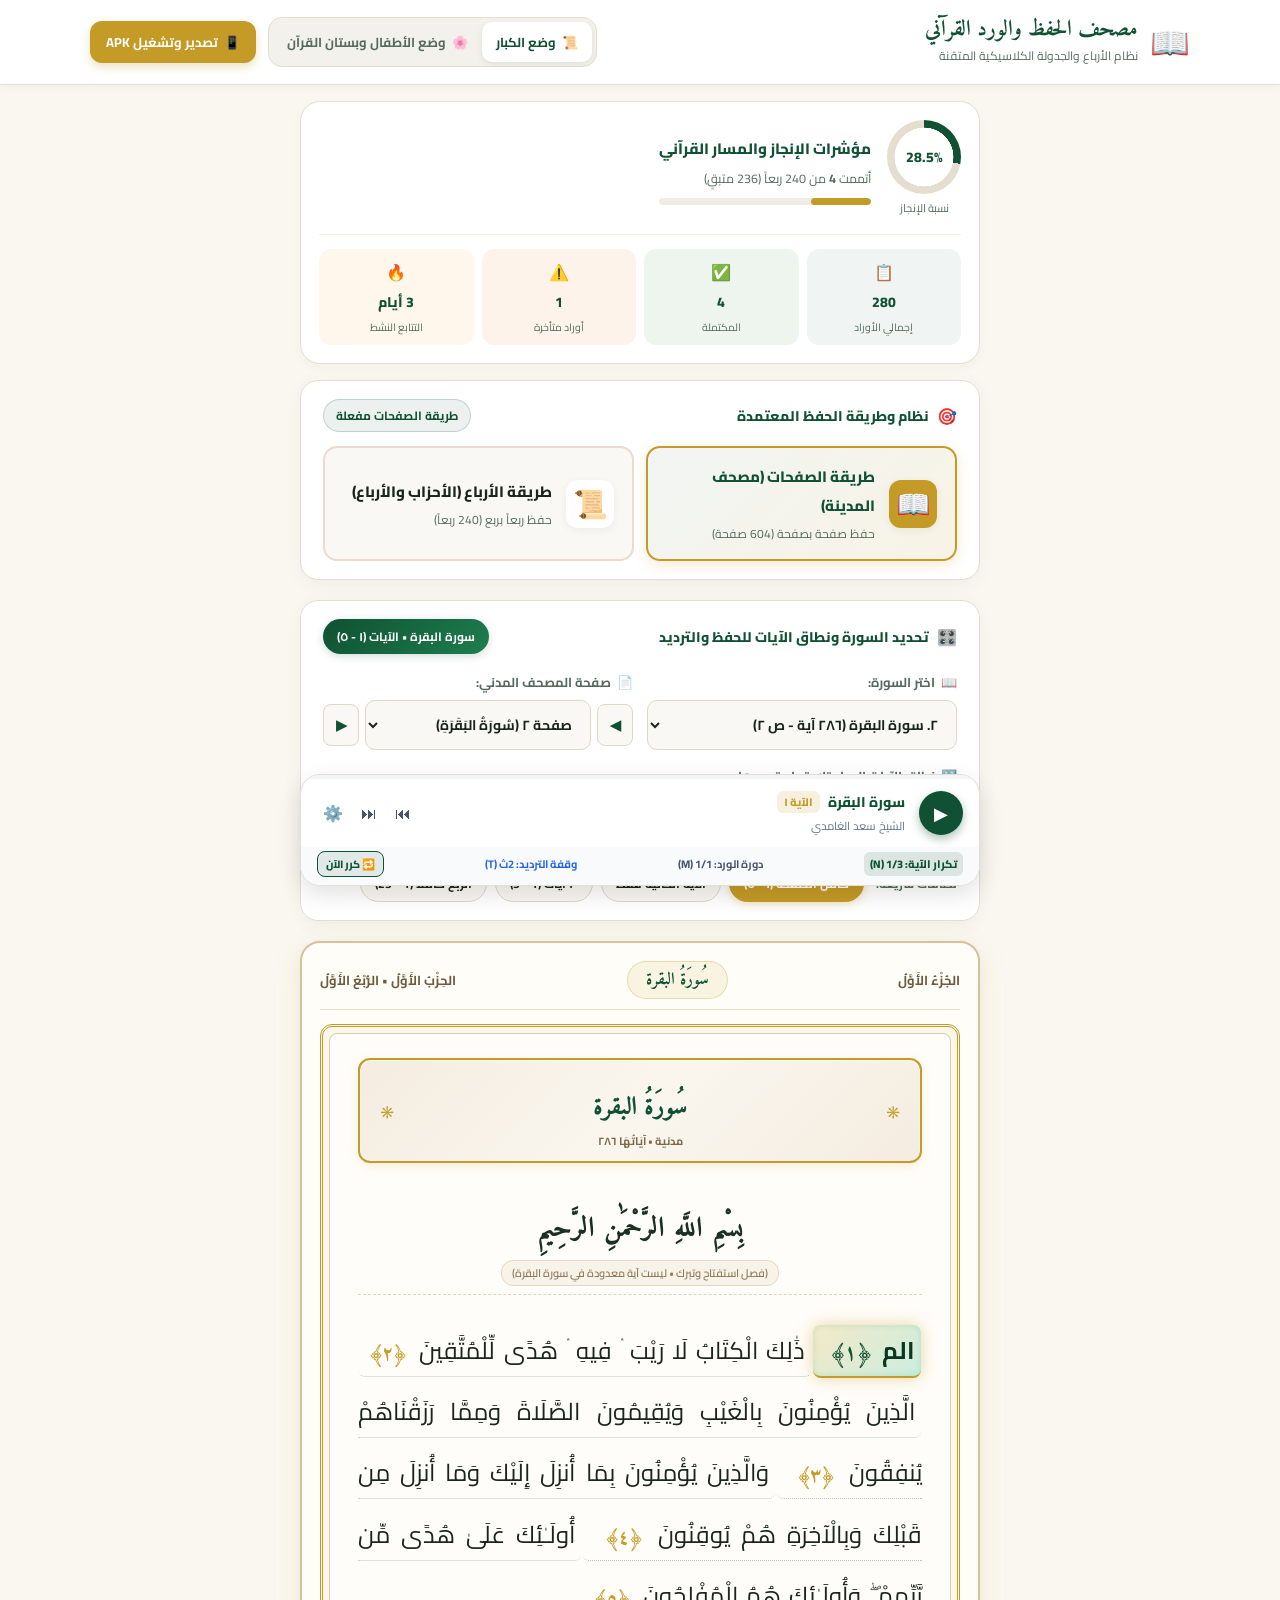
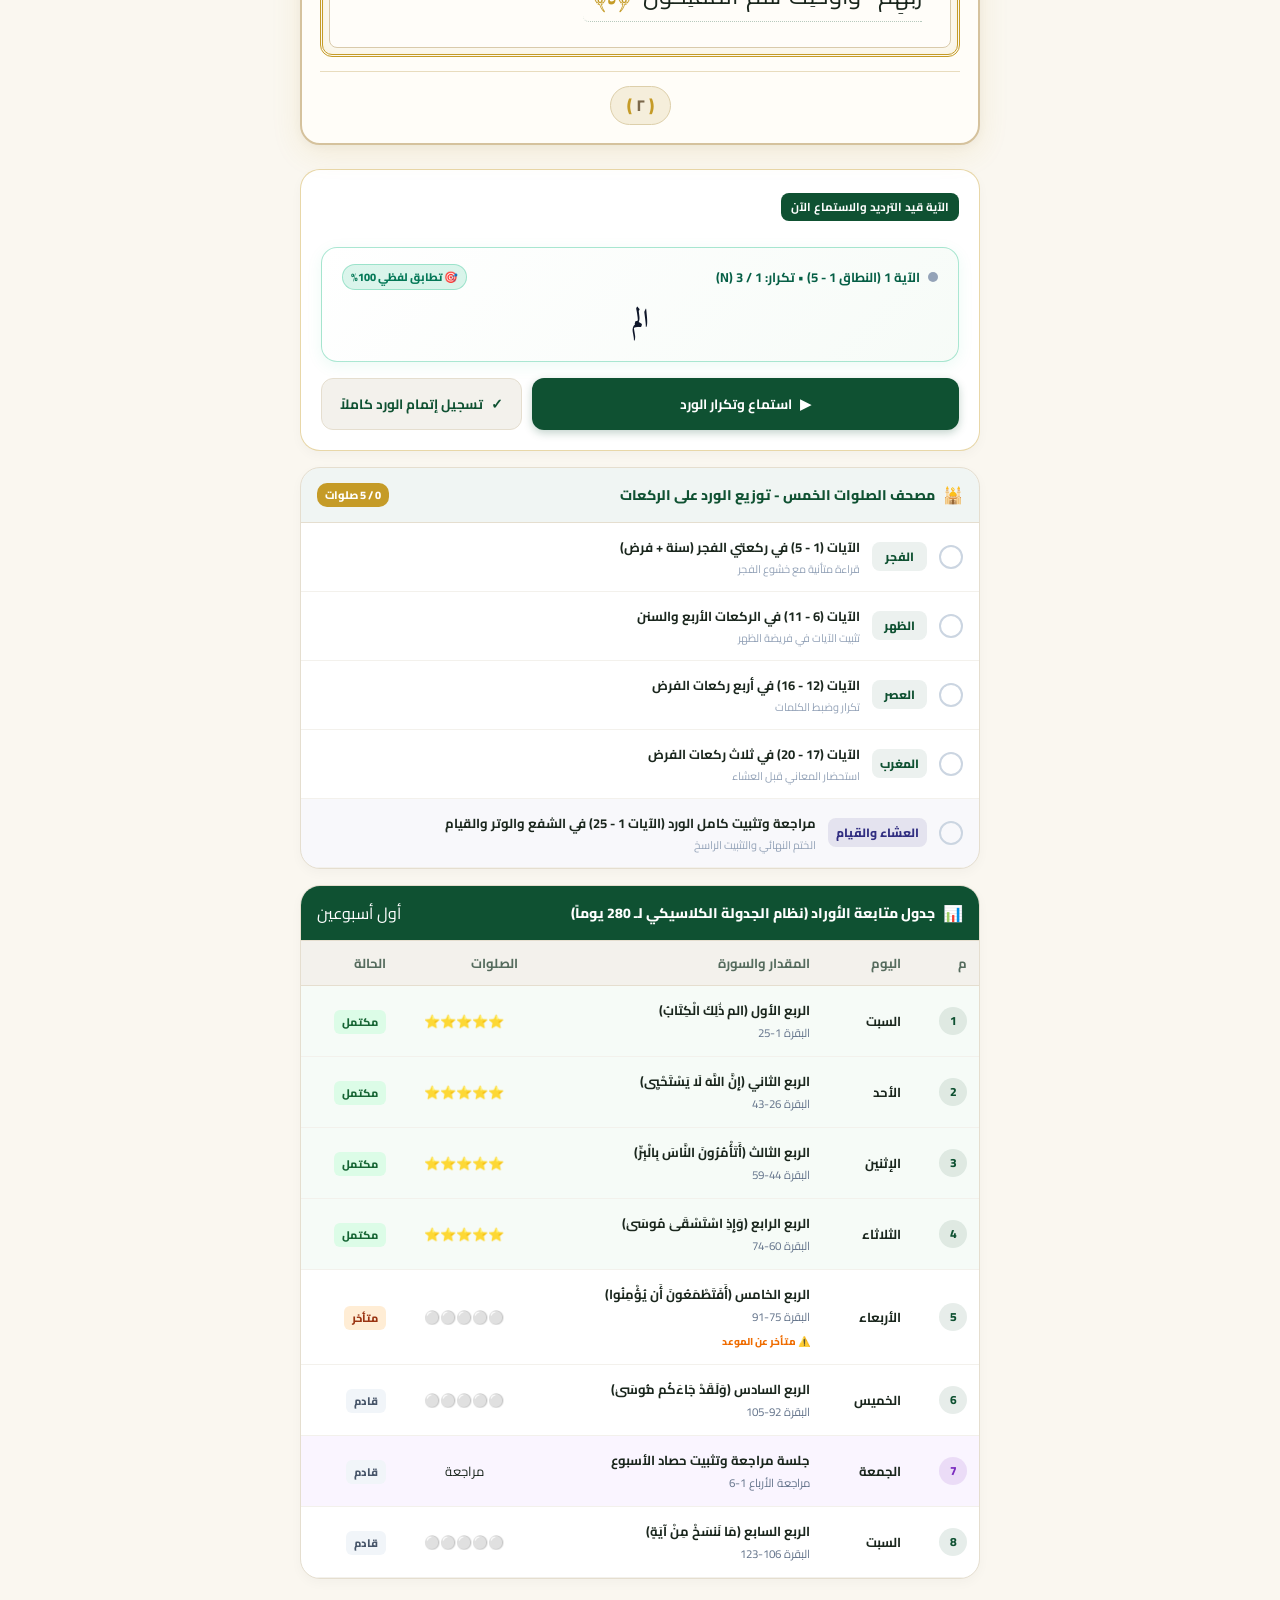
==== preview/index.html @ b2e47585 "Initial commit: Quran Memorization App with Madani Mushaf, Memorization Modes, Fixed Audio Reciters," ====
<!DOCTYPE html>
<html lang="ar" dir="rtl">
<head>
  <meta charset="UTF-8">
  <meta name="viewport" content="width=device-width, initial-scale=1.0">
  <title>مصحف الحفظ والورد القرآني - محاكي التطبيق التفاعلي</title>
  <!-- Google Fonts: Amiri, Amiri Quran, Cairo -->
  <link rel="preconnect" href="https://fonts.googleapis.com">
  <link rel="preconnect" href="https://fonts.gstatic.com" crossorigin>
  <link href="https://fonts.googleapis.com/css2?family=Amiri+Quran&family=Amiri:ital,wght@0,400;0,700;1,400&family=Cairo:wght@400;600;700;800;900&display=swap" rel="stylesheet">
  <link rel="stylesheet" href="style.css">
</head>
<body class="adult-theme">
  <!-- Top Navigation Bar -->
  <header class="app-header">
    <div class="header-container">
      <div class="app-title-area">
        <span class="logo-icon">📖</span>
        <div>
          <h1 id="app-heading">مصحف الحفظ والورد القرآني</h1>
          <p class="subtitle" id="app-subheading">نظام الأرباع والجدولة الكلاسيكية المتقنة</p>
        </div>
      </div>

      <!-- Mode & Profile Switcher Toolbar -->
      <div class="header-actions">
        <!-- Dual Mode Switcher -->
        <div class="mode-toggle-group">
          <button id="btn-mode-adult" class="mode-btn active" onclick="switchTheme('adult')">
            <span class="mode-icon">📜</span>
            <span>وضع الكبار</span>
          </button>
          <button id="btn-mode-kids" class="mode-btn" onclick="switchTheme('kids')">
            <span class="mode-icon">🌸</span>
            <span>وضع الأطفال وبستان القرآن</span>
          </button>
        </div>

        <!-- Export APK Button -->
        <button class="export-apk-btn" onclick="openApkModal()">
          <span>📱</span>
          <span>تصدير وتشغيل APK</span>
        </button>
      </div>
    </div>
  </header>

  <!-- Main Simulator Container -->
  <main class="main-layout">
    <div class="device-wrapper">
      
      <!-- ==================== ADULT MODE VIEW ==================== -->
      <section id="adult-view" class="view-section active">
        <!-- Analytics Dashboard Header -->
        <div class="analytics-card">
          <div class="analytics-row">
            <div class="circular-progress-wrap">
              <div class="circular-progress" style="--p: 28;">
                <span class="progress-val">28.5%</span>
              </div>
              <span class="progress-lbl">نسبة الإنجاز</span>
            </div>
            <div class="analytics-summary">
              <h3>مؤشرات الإنجاز والمسار القرآني</h3>
              <p>أتممت <strong id="completed-quarters-count">4</strong> من 240 ربعاً (236 متبقٍ)</p>
              <div class="linear-bar">
                <div class="linear-bar-fill" style="width: 28.5%;"></div>
              </div>
            </div>
          </div>
          <div class="metrics-grid">
            <div class="metric-box">
              <span class="metric-icon">📋</span>
              <span class="metric-value">280</span>
              <span class="metric-title">إجمالي الأوراد</span>
            </div>
            <div class="metric-box success">
              <span class="metric-icon">✅</span>
              <span class="metric-value" id="metric-completed">4</span>
              <span class="metric-title">المكتملة</span>
            </div>
            <div class="metric-box warning" id="delayed-box" onclick="openCompensationModal()">
              <span class="metric-icon">⚠️</span>
              <span class="metric-value" id="metric-delayed">1</span>
              <span class="metric-title">أوراد متأخرة</span>
            </div>
            <div class="metric-box fire">
              <span class="metric-icon">🔥</span>
              <span class="metric-value">3 أيام</span>
              <span class="metric-title">التتابع النشط</span>
            </div>
          </div>
        </div>

        <!-- ==================== MEMORIZATION SYSTEM SELECTOR (الأرباع vs الصفحات) ==================== -->
        <div class="system-mode-card">
          <div class="system-mode-header">
            <div class="title-with-icon">
              <span>🎯</span>
              <h3>نظام وطريقة الحفظ المعتمدة</h3>
            </div>
            <span class="system-status-pill" id="system-status-pill">طريقة الصفحات مفعلة</span>
          </div>

          <div class="system-tabs-row">
            <button type="button" class="system-tab-btn active" id="tab-system-page" onclick="setMemorizationSystem('page')">
              <div class="tab-badge-icon">📖</div>
              <div class="tab-text-wrap">
                <span class="tab-main-title">طريقة الصفحات (مصحف المدينة)</span>
                <span class="tab-sub-title">حفظ صفحة بصفحة (604 صفحة)</span>
              </div>
            </button>
            <button type="button" class="system-tab-btn" id="tab-system-rub" onclick="setMemorizationSystem('rub')">
              <div class="tab-badge-icon">📜</div>
              <div class="tab-text-wrap">
                <span class="tab-main-title">طريقة الأرباع (الأحزاب والأرباع)</span>
                <span class="tab-sub-title">حفظ ربعاً بربع (240 ربعاً)</span>
              </div>
            </button>
          </div>
        </div>

        <!-- ==================== SURAH & AYAH RANGE CONTROLLER ==================== -->
        <div class="range-controller-card">
          <div class="controller-header">
            <div class="title-with-icon">
              <span>🎛️</span>
              <h3>تحديد السورة ونطاق الآيات للحفظ والترديد</h3>
            </div>
            <span class="range-indicator-pill" id="range-indicator-pill">سورة البقرة • الآيات (1 - 5)</span>
          </div>

          <div class="controller-controls-grid">
            <!-- Surah Selector -->
            <div class="controller-field">
              <label for="surah-select">
                <span>📖</span>
                <span>اختر السورة:</span>
              </label>
              <select id="surah-select" class="form-select range-select" onchange="onSurahSelectChange()">
                <!-- Populated dynamically via JS -->
              </select>
            </div>

            <!-- Page Selector (Visible in Page Mode) -->
            <div class="controller-field" id="page-selector-group">
              <label for="page-select">
                <span>📄</span>
                <span>صفحة المصحف المدني:</span>
              </label>
              <div class="stepper-wrap">
                <button type="button" class="step-btn" onclick="stepMushafPage(-1)" title="الصفحة السابقة">◀</button>
                <select id="page-select" class="form-select range-select" onchange="onPageSelectChange()">
                  <!-- Populated dynamically via JS -->
                </select>
                <button type="button" class="step-btn" onclick="stepMushafPage(1)" title="الصفحة التالية">▶</button>
              </div>
            </div>

            <!-- Rub' Selector (Visible in Rub Mode) -->
            <div class="controller-field" id="rub-selector-group" style="display: none;">
              <label for="rub-select">
                <span>📜</span>
                <span>الربع من الحزب:</span>
              </label>
              <div class="stepper-wrap">
                <button type="button" class="step-btn" onclick="stepRubQuarter(-1)" title="الربع السابق">◀</button>
                <select id="rub-select" class="form-select range-select" onchange="onRubSelectChange()">
                  <!-- Populated dynamically via JS -->
                </select>
                <button type="button" class="step-btn" onclick="stepRubQuarter(1)" title="الربع التالي">▶</button>
              </div>
            </div>

            <!-- Ayah Range (From - To) -->
            <div class="controller-field range-span-field">
              <label>
                <span>🔢</span>
                <span>نطاق الآيات المراد تلاوتها وترديدها:</span>
              </label>
              <div class="range-inputs-container">
                <div class="num-box">
                  <span class="box-label">من آية:</span>
                  <input type="number" id="input-range-from" class="range-input" min="1" max="286" value="1" onchange="onManualRangeChange()">
                </div>
                <span class="range-separator">⬅️</span>
                <div class="num-box">
                  <span class="box-label">إلى آية:</span>
                  <input type="number" id="input-range-to" class="range-input" min="1" max="286" value="5" onchange="onManualRangeChange()">
                </div>
                <button type="button" class="apply-range-button" onclick="applyCustomRange()">
                  <span>تطبيق النطاق</span>
                  <span>✓</span>
                </button>
              </div>
            </div>
          </div>

          <!-- Quick Range Presets Chips -->
          <div class="quick-presets-chips">
            <span class="chips-title">نطاقات سريعة:</span>
            <button type="button" class="range-chip active" id="chip-full-page" onclick="setRangePreset('page')">كامل الصفحة (1 - 5)</button>
            <button type="button" class="range-chip" id="chip-single-ayah" onclick="setRangePreset('single')">الآية الحالية فقط</button>
            <button type="button" class="range-chip" id="chip-three-ayahs" onclick="setRangePreset('three')">٣ آيات (1 - 3)</button>
            <button type="button" class="range-chip" id="chip-rub-portion" onclick="setRangePreset('rub')">الربع كاملاً (1 - 25)</button>
          </div>
        </div>

        <!-- ==================== MADANI MUSHAF PAGE DISPLAY (صفحة المصحف المدني كاملة) ==================== -->
        <div class="madani-mushaf-card" id="madani-mushaf-card">
          <!-- Top Mushaf Header Ribbon -->
          <div class="mushaf-ribbon-bar">
            <div class="ribbon-box right" id="mushaf-ribbon-juz">الجُزْءُ الأَوَّلُ</div>
            <div class="ribbon-box center" id="mushaf-ribbon-surah">سُورَةُ البَقَرَةِ</div>
            <div class="ribbon-box left" id="mushaf-ribbon-hizb">الحِزْبُ الأَوَّلُ • الرُّبْعُ الأَوَّلُ</div>
          </div>

          <!-- Madani Mushaf Ornate Golden Frame -->
          <div class="mushaf-outer-border">
            <div class="mushaf-inner-border">
              
              <!-- Surah Plaque Header -->
              <div class="mushaf-surah-plaque" id="mushaf-surah-plaque">
                <span class="plaque-corner right">۞</span>
                <div class="plaque-center">
                  <span class="plaque-title" id="plaque-surah-title">سُورَةُ البَقَرَةِ</span>
                  <span class="plaque-desc" id="plaque-surah-desc">مَدَنِيَّةٌ • آيَاتُهَا ٢٨٦</span>
                </div>
                <span class="plaque-corner left">۞</span>
              </div>

              <!-- Sacred Basmalah Header (Strictly unnumbered, not counted as an Ayah for Al-Baqarah) -->
              <div class="mushaf-basmalah-plaque" id="mushaf-basmalah-plaque">
                <div class="basmalah-ornament">بِسْمِ اللَّهِ الرَّحْمَٰنِ الرَّحِيمِ</div>
                <span class="basmalah-caption">(فصل استفتاح وتبرك • ليست آية معدودة في سورة البقرة)</span>
              </div>

              <!-- Complete Mushaf Page Content with Dynamic Ayah Highlighting -->
              <div class="mushaf-verses-area" id="mushaf-verses-area">
                <!-- Dynamically populated with authentic Uthmanic verses -->
              </div>

            </div>
          </div>

          <!-- Bottom Page Indicator Ribbon -->
          <div class="mushaf-page-footer">
            <div class="page-number-ornament">
              <span class="ornament-bracket">﴿</span>
              <span id="mushaf-page-num">٢</span>
              <span class="ornament-bracket">﴾</span>
            </div>
          </div>
        </div>

        <!-- ==================== ACTIVE AYAH HIGHLIGHT & REPETITION STATUS ==================== -->
        <div class="spotlight-card">
          <div class="spotlight-tag">الآية قيد الترديد والاستماع الآن</div>
          <div class="active-ayah-box" id="active-ayah-box">
            <div class="ayah-repeat-indicator">
              <div style="display: flex; align-items: center; gap: 8px;">
                <span class="live-dot" id="live-dot"></span>
                <span id="live-repeat-state">الآية 1 من 5 • تكرار: 1 / 3</span>
              </div>
              <span class="sync-verified-pill" id="sync-verified-pill" title="تم التحقق الصوتي من مطابقة الكلمات المنطوقة مع النص المكتوب بدقة تامة">🎯 تطابق لفظي 100%</span>
            </div>
            <p class="live-ayah-text" id="active-portion-ayah-text">الم</p>
          </div>

          <!-- Play Portion Action -->
          <div class="spotlight-actions">
            <button class="primary-btn" id="spotlight-play-btn" onclick="togglePlayAudio()">
              <span id="play-btn-icon">▶</span>
              <span id="play-btn-text">تشغيل الاستماع والترديد بالنطاق المحدد</span>
            </button>
            <button class="secondary-btn" onclick="toggleTaskCompletion()">
              <span id="check-btn-icon">✓</span>
              <span id="check-btn-text">تسجيل إتمام الورد كاملاً</span>
            </button>
          </div>
        </div>

        <!-- Five-Prayer Allocation Planner (مصحف الصلوات الخمس) -->
        <div class="prayer-planner-card">
          <div class="card-header">
            <div class="title-with-icon">
              <span>🕌</span>
              <h3>مصحف الصلوات الخمس - توزيع الورد على الركعات</h3>
            </div>
            <span class="prayer-badge" id="prayer-badge-text">0 / 5 صلوات</span>
          </div>
          <div class="prayers-list">
            <div class="prayer-item" onclick="togglePrayer(0)">
              <div class="checkbox" id="prayer-chk-0"></div>
              <div class="prayer-name-tag">الفجر</div>
              <div class="prayer-detail">
                <span class="portion-text">الآيات (1 - 5) في ركعتي الفجر (سنة + فرض)</span>
                <span class="rakah-note">قراءة متأنية مع خشوع الفجر</span>
              </div>
            </div>
            <div class="prayer-item" onclick="togglePrayer(1)">
              <div class="checkbox" id="prayer-chk-1"></div>
              <div class="prayer-name-tag">الظهر</div>
              <div class="prayer-detail">
                <span class="portion-text">الآيات (6 - 11) في الركعات الأربع والسنن</span>
                <span class="rakah-note">تثبيت الآيات في فريضة الظهر</span>
              </div>
            </div>
            <div class="prayer-item" onclick="togglePrayer(2)">
              <div class="checkbox" id="prayer-chk-2"></div>
              <div class="prayer-name-tag">العصر</div>
              <div class="prayer-detail">
                <span class="portion-text">الآيات (12 - 16) في أربع ركعات الفرض</span>
                <span class="rakah-note">تكرار وضبط الكلمات</span>
              </div>
            </div>
            <div class="prayer-item" onclick="togglePrayer(3)">
              <div class="checkbox" id="prayer-chk-3"></div>
              <div class="prayer-name-tag">المغرب</div>
              <div class="prayer-detail">
                <span class="portion-text">الآيات (17 - 20) في ثلاث ركعات الفرض</span>
                <span class="rakah-note">استحضار المعاني قبل العشاء</span>
              </div>
            </div>
            <div class="prayer-item isha-item" onclick="togglePrayer(4)">
              <div class="checkbox" id="prayer-chk-4"></div>
              <div class="prayer-name-tag isha">العشاء والقيام</div>
              <div class="prayer-detail">
                <span class="portion-text">مراجعة وتثبيت كامل الورد (الآيات 1 - 25) في الشفع والوتر والقيام</span>
                <span class="rakah-note">الختم النهائي والتثبيت الراسخ</span>
              </div>
            </div>
          </div>
        </div>

        <!-- Classical Tabular Paper Tracker -->
        <div class="table-tracker-card">
          <div class="card-header green-header">
            <div class="title-with-icon">
              <span>📊</span>
              <h3>جدول متابعة الأوراد (نظام الجدولة الكلاسيكي لـ 280 يوماً)</h3>
            </div>
            <span class="count-tag">أول أسبوعين</span>
          </div>
          <div class="table-wrapper">
            <table class="schedule-table">
              <thead>
                <tr>
                  <th>م</th>
                  <th>اليوم</th>
                  <th>المقدار والسورة</th>
                  <th>الصلوات</th>
                  <th>الحالة</th>
                </tr>
              </thead>
              <tbody id="schedule-tbody">
                <!-- Injected via JavaScript -->
              </tbody>
            </table>
          </div>
        </div>
      </section>

      <!-- ==================== KIDS GAMIFIED VIEW ==================== -->
      <section id="kids-view" class="view-section">
        <!-- Interactive Character Chooser & Custom Name Input -->
        <div class="character-chooser-card">
          <div class="character-chooser-title">
            <span>🎭</span>
            <span>اختر شخصيتك المفضلة أو اكتب اسمك بنفسك:</span>
          </div>
          <div class="character-chips-row">
            <button type="button" class="char-chip active" id="chip-salem" onclick="selectKidsCharacter('سالم', '👦')">
              <span class="char-avatar">👦</span>
              <span class="char-name">سالم</span>
            </button>
            <button type="button" class="char-chip" id="chip-sarah" onclick="selectKidsCharacter('سارة', '👧')">
              <span class="char-avatar">👧</span>
              <span class="char-name">سارة</span>
            </button>
            <button type="button" class="char-chip" id="chip-aisha" onclick="selectKidsCharacter('عائشة', '🧕')">
              <span class="char-avatar">🧕</span>
              <span class="char-name">عائشة</span>
            </button>
            <button type="button" class="char-chip" id="chip-maryam" onclick="selectKidsCharacter('مريم', '🌸')">
              <span class="char-avatar">🌸</span>
              <span class="char-name">مريم</span>
            </button>
          </div>
          <div class="custom-name-row">
            <input type="text" id="custom-child-name-input" placeholder="اكتب اسمك يا بطل بنفسك هنا..." maxlength="25">
            <button type="button" class="btn-apply-name" onclick="applyCustomKidsName()">
              <span>تأكيد الاسم ✨</span>
            </button>
          </div>
        </div>

        <!-- Virtual Mascot Companion ("سالم" / "سارة" / "عائشة" / "مريم") -->
        <div class="mascot-card">
          <div class="mascot-avatar" id="mascot-avatar" onclick="mascotCheer()">
            <span id="mascot-emoji">👦</span>
          </div>
          <div class="mascot-bubble">
            <div class="mascot-header">
              <strong id="mascot-name">صديقك سالم</strong>
              <span class="voice-icon">🔊</span>
            </div>
            <p id="mascot-text">أهلاً بك يا بطل القرآن! هيا نسقي شجرة القرآن معاً بإنجاز ورد اليوم! 🌱</p>
          </div>
        </div>

        <!-- The Quran Garden (شجرة القرآن) -->
        <div class="garden-card">
          <div class="garden-header">
            <div class="stat-pill gold">
              <span>⭐</span>
              <span id="kids-stars">25 نجمة</span>
            </div>
            <div class="stat-pill sky">
              <span>💧</span>
              <span id="kids-water">7 قطرات</span>
            </div>
          </div>

          <div class="garden-stage-badge" id="garden-stage-title">
            المرحلة ٣: الغرسة النامية المتأصلة 🪴
          </div>

          <!-- Tree Graphic Container -->
          <div class="tree-canvas-wrap">
            <div class="tree-display stage-3" id="tree-display">
              <div class="tree-aura"></div>
              <div class="tree-canopy"></div>
              <div class="tree-trunk"></div>
              <div class="tree-soil"></div>
              <div class="fruits-container" id="fruits-container"></div>
            </div>
          </div>

          <!-- Water Action -->
          <button class="water-tree-btn" onclick="waterQuranTree()">
            <span>💧</span>
            <span>اسقِ شجرة القرآن بورد اليوم</span>
          </button>
        </div>

        <!-- Bubble Pop Quiz Launcher -->
        <div class="quiz-banner" onclick="openBubbleQuiz()">
          <div class="bubble-icon">🫧</div>
          <div class="quiz-info">
            <h4>تحدي فرقعة الفقاعات القرآني!</h4>
            <p>فرقع الفقاعة واكسب نجوماً ذهبية لبستانك</p>
          </div>
          <span class="arrow-icon">◀</span>
        </div>

        <!-- Today's Child Surah Card -->
        <div class="child-task-card">
          <div class="child-card-header">
            <span class="task-badge">ورد اليوم يا بطل 📖</span>
            <span class="stars-earned" id="kid-stars-earned">⭐⭐⭐</span>
          </div>
          <h3>سورة الإخلاص</h3>
          <p class="surah-ayahs">الآيات الكريمة من 1 إلى 4 • المصحف المعلم مع الأطفال</p>

          <!-- Interactive Ayah Display Showcase for Kids -->
          <div class="kid-ayah-showcase" id="kid-ayah-showcase">
            <div class="kid-ayah-pill-nav">
              <span class="kid-step-pill active" id="kid-step-1" onclick="jumpToKidAyah(1)">الآية ١</span>
              <span class="kid-step-pill" id="kid-step-2" onclick="jumpToKidAyah(2)">الآية ٢</span>
              <span class="kid-step-pill" id="kid-step-3" onclick="jumpToKidAyah(3)">الآية ٣</span>
              <span class="kid-step-pill" id="kid-step-4" onclick="jumpToKidAyah(4)">الآية ٤</span>
            </div>
            <div class="kid-ayah-text" id="kid-ayah-text">قُلْ هُوَ اللَّهُ أَحَدٌ ۝١</div>
            <div class="kid-reciter-indicator">
              <span class="pulse-dot"></span>
              <span id="kid-reciter-status-text">الشيخ المنشاوي يقرأ ويردد الأطفال</span>
            </div>
          </div>

          <button class="kid-listen-btn" id="kid-main-play-btn" onclick="playKidSurah()">
            <span>🎙️</span>
            <span id="kid-play-btn-text">استمع وردد مع الشيخ والأطفال</span>
          </button>
          <button class="kid-done-btn" onclick="completeKidTask()">
            <span>🌟</span>
            <span>أنا جاهز وحفظت الورد اليوم! ✓</span>
          </button>
        </div>

        <!-- Parental Reward Contract Card -->
        <div class="parental-reward-card">
          <div class="reward-header">
            <span class="reward-box-icon">🎁</span>
            <div>
              <h4>مجموعة تركيب روبوت أو ليغو</h4>
              <p>عقد مكافأة إتقان حفظ أول 8 أرباع بدون تأخير</p>
            </div>
          </div>
          <div class="milestone-progress">
            <div class="milestone-labels">
              <span>الهدف: حفظ 8 أرباع</span>
              <span>4 / 8</span>
            </div>
            <div class="milestone-bar">
              <div class="milestone-bar-fill" style="width: 50%;"></div>
            </div>
          </div>
          <button class="claim-reward-btn" onclick="claimParentalReward()">
            <span>🏆</span>
            <span>استلام الجائزة مع الوالدين</span>
          </button>
        </div>
      </section>

      <!-- ==================== PERSISTENT BOTTOM MINI PLAYER ==================== -->
      <footer class="mini-player" id="mini-player">
        <!-- Progress line -->
        <div class="player-progress-line">
          <div class="player-progress-fill" id="player-progress-fill" style="width: 0%;"></div>
        </div>

        <div class="player-main">
          <!-- Play / Pause Button -->
          <button class="play-circle-btn" id="main-play-btn" onclick="togglePlayAudio()">
            <span id="player-icon">▶</span>
          </button>

          <!-- Current Ayah & Reciter -->
          <div class="player-meta">
            <div class="meta-title">
              <span id="player-surah-name">سورة البقرة</span>
              <span class="ayah-pill" id="player-ayah-num">الآية 1</span>
            </div>
            <span class="reciter-name" id="player-reciter-name">محمود خليل الحصري (مرتل)</span>
          </div>

          <!-- Controls: Prev, Next, Settings -->
          <div class="player-controls">
            <button class="ctrl-btn" onclick="skipPrevAyah()" title="الآية السابقة">⏮</button>
            <button class="ctrl-btn" onclick="skipNextAyah()" title="الآية التالية">⏭</button>
            <button class="ctrl-btn" onclick="openAudioSettings()" title="إعدادات التكرار">⚙️</button>
          </div>
        </div>

        <!-- Repetition Status & Silent Interval Countdown -->
        <div class="player-subbar">
          <span class="rep-badge active-rep" id="rep-ayah-badge">تكرار الآية: 1/3 (N)</span>
          <span class="rep-badge" id="rep-range-badge">دورة الورد: 1/1 (M)</span>
          <span class="delay-badge" id="delay-badge">وقفة الترديد: 2ث (T)</span>
          <button type="button" class="quick-rep-btn" onclick="repeatCurrentAyahNow()" title="إعادة تكرار هذه الآية فوراً">🔁 كرر الآن</button>
        </div>
      </footer>

    </div>
  </main>

  <!-- ==================== MODALS ==================== -->

  <!-- 1. Mutashabihat Comparison Modal -->
  <div id="modal-mutashabiha" class="modal-overlay" onclick="closeModals(event)">
    <div class="modal-card">
      <div class="modal-header">
        <div class="title-with-icon">
          <span>🔄</span>
          <h3>محرك المتشابهات اللفظية والضبط</h3>
        </div>
        <button class="close-modal-btn" onclick="closeAllModals()">✕</button>
      </div>
      <div class="modal-body">
        <div class="dual-card-wrap">
          <!-- Card 1 -->
          <div class="comparison-card card-1">
            <span class="pos-badge">الموضع الأول: سورة البقرة (الآية 48)</span>
            <p class="ayah-quran-text">
              وَاتَّقُوا يَوْمًا لَّا تَجْزِي نَفْسٌ عَن نَّفْسٍ شَيْئًا <mark class="diff-highlight">وَلَا يُقْبَلُ مِنْهَا شَفَاعَةٌ وَلَا يُؤْخَذُ مِنْهَا عَدْلٌ</mark> وَلَا هُمْ يُنصَرُونَ
            </p>
          </div>
          <!-- Card 2 -->
          <div class="comparison-card card-2">
            <span class="pos-badge gold">الموضع الثاني: سورة البقرة (الآية 123)</span>
            <p class="ayah-quran-text">
              وَاتَّقُوا يَوْمًا لَّا تَجْزِي نَفْسٌ عَن نَّفْسٍ شَيْئًا <mark class="diff-highlight gold">وَلَا يُقْبَلُ مِنْهَا عَدْلٌ وَلَا تَنفَعُهَا شَفَاعَةٌ</mark> وَلَا هُمْ يُنصَرُونَ
            </p>
          </div>
        </div>

        <div class="rule-box">
          <div class="rule-title">
            <span>💡</span>
            <strong>قاعدة الضبط والربط للحفظ المتقن:</strong>
          </div>
          <p>
            <strong>قاعدة الترتيب الهجائي والأسبقية:</strong> في الموضع الأول (48) قُدِّمت الشفاعة لأن الشين تسبق العين في الذكر، وتأخرت في الموضع الثاني (123)؛ ومع الشفاعة في الأول: (يُقْبَلُ) بالتذكير، وفي الثاني: (تَنفَعُهَا) بالتأنيث.
          </p>
        </div>
      </div>
      <div class="modal-footer">
        <button class="primary-btn" onclick="closeAllModals()">فهمت الفرق وسأثبته في ورِدي ✓</button>
      </div>
    </div>
  </div>

  <!-- 2. Smart Delay Compensation Modal -->
  <div id="modal-compensation" class="modal-overlay" onclick="closeModals(event)">
    <div class="modal-card">
      <div class="modal-header">
        <div class="title-with-icon">
          <span>🩹</span>
          <h3>خطة التعويض الذكي للأوراد المتأخرة</h3>
        </div>
        <button class="close-modal-btn" onclick="closeAllModals()">✕</button>
      </div>
      <div class="modal-body">
        <div class="info-alert">
          لديك ورد واحد متأخر من الأيام السابقة. الاستمرارية هي الأساس! اختر استراتيجية التعويض الأنسب لك:
        </div>
        <div class="strategy-options">
          <label class="strategy-option">
            <input type="radio" name="comp-strat" value="friday" checked>
            <div>
              <strong>1. التعويض المكثف في مراجعة الجمعة</strong>
              <p>إعادة جدولة الأوراد المتأخرة مباشرة في جلسة يوم الجمعة المخصصة للمراجعة دون تغيير تواريخ باقي الأسبوع.</p>
            </div>
          </label>
          <label class="strategy-option">
            <input type="radio" name="comp-strat" value="gradual">
            <div>
              <strong>2. التقسيم التدريجي الميسر (+0.5 ربع)</strong>
              <p>توزيع المقدار المتأخر كزيادة طفيفة (نصف ربع إضافي) مع الأوراد القادمة منعاً للإجهاد الذهني.</p>
            </div>
          </label>
          <label class="strategy-option">
            <input type="radio" name="comp-strat" value="shift">
            <div>
              <strong>3. إزاحة الجدول الزمني للأمام</strong>
              <p>ترحيل مواعيد الأوراد القادمة بمقدار عدد أيام التأخير تلقائياً للحفاظ على نفس وتيرة الحفظ الهادئة.</p>
            </div>
          </label>
        </div>
      </div>
      <div class="modal-footer">
        <button class="primary-btn" onclick="applyCompensationStrategy()">تطبيق استراتيجية التعويض</button>
      </div>
    </div>
  </div>

  <!-- 3. Audio & Nested Loop Settings Modal -->
  <div id="modal-audio-settings" class="modal-overlay" onclick="closeModals(event)">
    <div class="modal-card">
      <div class="modal-header">
        <div class="title-with-icon">
          <span>⚙️</span>
          <h3>إعدادات محرك الصوت والتكرار المتقدم</h3>
        </div>
        <button class="close-modal-btn" onclick="closeAllModals()">✕</button>
      </div>
      <div class="modal-body">
        <div class="form-group">
          <label for="riwayah-select" style="display: flex; align-items: center; gap: 6px; font-weight: 700;">
            <span>📖</span>
            <span>اختر الرواية / القراءة القرآنية:</span>
          </label>
          <select id="riwayah-select" class="form-select" onchange="onRiwayahChange()">
            <option value="hafs" selected>رواية حفص عن عاصم (الكوفي)</option>
            <option value="qaloon">رواية قالون عن نافع (المدني)</option>
            <option value="warsh">رواية ورش عن نافع (المدني)</option>
            <option value="hamzah">قراءة حمزة - رواية خلف عن حمزة</option>
            <option value="kisai">قراءة الكسائي - الدوري وأبو الحارث</option>
            <option value="soosi">قراءة أبي عمرو - السوسي بالإدغام الكبير</option>
          </select>
        </div>

        <div class="form-group">
          <label for="reciter-select" style="display: flex; align-items: center; gap: 6px; font-weight: 700;">
            <span>👳</span>
            <span id="reciter-select-label">الشيخ القارئ برواية (حفص عن عاصم):</span>
          </label>
          <select id="reciter-select" class="form-select" onchange="onReciterChange()">
            <!-- Dynamically populated via JS -->
          </select>
        </div>

        <div class="form-group">
          <div class="slider-header">
            <label>تكرار كل آية منفردة (N):</label>
            <span class="val-pill" id="val-rep-ayah">3 مرات</span>
          </div>
          <div class="quick-presets-row">
            <button type="button" class="preset-btn" id="preset-btn-1" onclick="setRepPreset(1)">1 مرة</button>
            <button type="button" class="preset-btn active" id="preset-btn-3" onclick="setRepPreset(3)">3 مرات (تثبيت)</button>
            <button type="button" class="preset-btn" id="preset-btn-5" onclick="setRepPreset(5)">5 مرات (إتقان)</button>
            <button type="button" class="preset-btn" id="preset-btn-7" onclick="setRepPreset(7)">7 مرات</button>
            <button type="button" class="preset-btn" id="preset-btn-10" onclick="setRepPreset(10)">10 مرات (رسوخ)</button>
          </div>
          <input type="range" id="slider-rep-ayah" min="1" max="20" value="3" oninput="updateSliders()">
        </div>

        <div class="form-group">
          <div class="slider-header">
            <label>تكرار كامل المقدار / الورد (M):</label>
            <span class="val-pill" id="val-rep-range">1 مرة</span>
          </div>
          <input type="range" id="slider-rep-range" min="1" max="10" value="1" oninput="updateSliders()">
        </div>

        <div class="form-group">
          <div class="slider-header">
            <label>وقفة صامتة للترديد الذهني والصوتي (T):</label>
            <span class="val-pill" id="val-delay">2 ثوانٍ</span>
          </div>
          <input type="range" id="slider-delay" min="0" max="15" value="2" oninput="updateSliders()">
        </div>

        <!-- Live Repetition Test Button -->
        <div class="test-rep-wrap">
          <button type="button" class="test-rep-trigger-btn" onclick="runLiveRepetitionDemo()">
            <span>⚡</span>
            <span>بدء تجربة التكرار فوراً (3 دورات مع وقفة الترديد)</span>
          </button>
        </div>
      </div>
      <div class="modal-footer">
        <button class="primary-btn" onclick="saveAudioSettings()">حفظ إعدادات التكرار وبدء الاستماع ✓</button>
      </div>
    </div>
  </div>

  <!-- 4. Gamified Bubble Pop Quiz Modal -->
  <div id="modal-bubble-quiz" class="modal-overlay" onclick="closeModals(event)">
    <div class="modal-card quiz-card">
      <div class="modal-header">
        <div class="title-with-icon">
          <span>🫧</span>
          <h3>تحدي فرقعة الفقاعات القرآني</h3>
        </div>
        <div class="quiz-score-badge" id="quiz-score">النقاط: 0</div>
      </div>
      <div class="modal-body">
        <div class="quiz-prompt-box">
          <p class="quiz-instruction">فرقع الفقاعة التي تكمل الآية الكريمة! 🎈</p>
          <h2 class="ayah-prompt" id="quiz-ayah-text">قُلْ أَعُوذُ بِرَبِّ .......</h2>
          <span class="surah-hint">سورة الفلق</span>
        </div>

        <!-- Floating Bubbles Area -->
        <div class="bubbles-arena" id="bubbles-arena">
          <!-- Injected via JS -->
        </div>

        <div id="quiz-feedback" class="quiz-feedback-box"></div>
      </div>
      <div class="modal-footer">
        <button class="secondary-btn" onclick="closeAllModals()">إغلاق التحدي</button>
      </div>
    </div>
  </div>

  <!-- 5. APK Export & Installation Guide Modal -->
  <div id="modal-apk" class="modal-overlay" onclick="closeModals(event)">
    <div class="modal-card">
      <div class="modal-header">
        <div class="title-with-icon">
          <span>📱</span>
          <h3>تصدير وتشغيل تطبيق القرآن (APK)</h3>
        </div>
        <button class="close-modal-btn" onclick="closeAllModals()">✕</button>
      </div>
      <div class="modal-body">
        <div class="apk-guide-intro">
          <p>
            تم إعداد بنية أندرويد الكاملة <strong>(AndroidManifest، build.gradle، MainActivity)</strong> وملف البناء التلقائي <strong>GitHub Actions</strong> في المشروع!
          </p>
        </div>

        <div class="guide-step">
          <div class="step-num">1</div>
          <div class="step-info">
            <strong>البناء المباشر عبر أمر Flutter (إذا كان متوفراً بجهازك):</strong>
            <code>flutter build apk --release</code>
            <p>سيتم توليد ملف APK مباشرة في مسار <code>build/app/outputs/flutter-apk/app-release.apk</code>.</p>
          </div>
        </div>

        <div class="guide-step">
          <div class="step-num">2</div>
          <div class="step-info">
            <strong>البناء السحابي التلقائي المجاني (CI/CD):</strong>
            <p>تم تضمين مسار <code>.github/workflows/build_apk.yml</code>. بمجرد رفع المشروع إلى GitHub، تقوم خوادم GitHub ببناء ملف APK وتوفير رابط تحميل مباشر ومجاني!</p>
          </div>
        </div>

        <div class="guide-step active-step">
          <div class="step-num">3</div>
          <div class="step-info">
            <strong>التجربة الفورية الآن:</strong>
            <p>يمكنك تجربة كامل خصائص التطبيق (الصوت المباشر من EveryAyah، التكرار N x M، شجرة القرآن، مسابقة الفقاعات، وتوزيع الصلوات) في هذا المحاكي التفاعلي مباشرة!</p>
          </div>
        </div>
      </div>
      <div class="modal-footer">
        <button class="primary-btn" onclick="closeAllModals()">فهمت، شكراً لك</button>
      </div>
    </div>
  </div>

  <!-- Audio Element for EveryAyah CDN -->
  <audio id="quran-audio" preload="auto"></audio>

  <script src="app.js"></script>
</body>
</html>
---- preview/style.css ----
:root {
  /* Adult Classical Palette */
  --emerald-primary: #0F5132;
  --emerald-light: #1E7E4E;
  --gold-accent: #C59B27;
  --gold-light: #E2B743;
  --parchment-bg: #FAF7F0;
  --card-bg: #FFFFFF;
  --text-primary: #1A261D;
  --text-secondary: #556B5D;
  --border-light: #E5DECF;
  --completed-green: #2E7D32;
  --missed-red: #C62828;
  --pending-orange: #EF6C00;

  /* Kids Gamified Palette */
  --kids-purple: #7B2CBF;
  --kids-sky: #00B4D8;
  --kids-orange: #FF9E00;
  --kids-green: #38B000;
  --kids-pink: #FF5D8F;
  --kids-soft-bg: #FDFBF7;
}

* {
  box-sizing: border-box;
  margin: 0;
  padding: 0;
  font-family: 'Cairo', sans-serif;
  -webkit-tap-highlight-color: transparent;
}

body {
  background-color: var(--parchment-bg);
  color: var(--text-primary);
  min-height: 100vh;
  display: flex;
  flex-direction: column;
  transition: background-color 0.3s ease;
}

/* Kids Mode Body Override */
body.kids-theme {
  background-color: var(--kids-soft-bg);
}

/* Header */
.app-header {
  background: #FFFFFF;
  border-bottom: 1px solid var(--border-light);
  box-shadow: 0 2px 10px rgba(0, 0, 0, 0.04);
  position: sticky;
  top: 0;
  z-index: 50;
  padding: 12px 20px;
}

body.kids-theme .app-header {
  border-bottom: 2px solid #F0E6FF;
  box-shadow: 0 4px 14px rgba(123, 44, 191, 0.08);
}

.header-container {
  max-width: 1100px;
  margin: 0 auto;
  display: flex;
  justify-content: space-between;
  align-items: center;
  flex-wrap: wrap;
  gap: 12px;
}

.app-title-area {
  display: flex;
  align-items: center;
  gap: 12px;
}

.logo-icon {
  font-size: 32px;
}

.app-title-area h1 {
  font-family: 'Amiri', serif;
  font-size: 22px;
  font-weight: 700;
  color: var(--emerald-primary);
  line-height: 1.2;
}

body.kids-theme .app-title-area h1 {
  font-family: 'Cairo', sans-serif;
  color: var(--kids-purple);
  font-weight: 900;
}

.subtitle {
  font-size: 12px;
  color: var(--text-secondary);
}

.header-actions {
  display: flex;
  align-items: center;
  gap: 12px;
  flex-wrap: wrap;
}

.mode-toggle-group {
  display: flex;
  background: #F3F1EC;
  border-radius: 14px;
  padding: 4px;
  border: 1px solid var(--border-light);
}

body.kids-theme .mode-toggle-group {
  background: #F4ECFF;
  border-color: #E2D4F0;
}

.mode-btn {
  border: none;
  background: transparent;
  padding: 8px 14px;
  border-radius: 10px;
  font-size: 13px;
  font-weight: 700;
  color: var(--text-secondary);
  cursor: pointer;
  display: flex;
  align-items: center;
  gap: 6px;
  transition: all 0.25s ease;
}

.mode-btn.active {
  background: #FFFFFF;
  color: var(--emerald-primary);
  box-shadow: 0 2px 6px rgba(0, 0, 0, 0.08);
}

body.kids-theme .mode-btn.active {
  color: var(--kids-purple);
}

.export-apk-btn {
  background: var(--gold-accent);
  color: #FFFFFF;
  border: none;
  padding: 9px 16px;
  border-radius: 12px;
  font-size: 13px;
  font-weight: 700;
  cursor: pointer;
  display: flex;
  align-items: center;
  gap: 6px;
  box-shadow: 0 4px 10px rgba(197, 155, 39, 0.3);
  transition: transform 0.15s ease;
}

.export-apk-btn:hover {
  transform: translateY(-1px);
}

/* Layout */
.main-layout {
  flex: 1;
  display: flex;
  justify-content: center;
  padding: 16px 12px 140px;
}

.device-wrapper {
  width: 100%;
  max-width: 680px;
}

/* View Sections */
.view-section {
  display: none;
  animation: fadeIn 0.3s ease;
}

.view-section.active {
  display: block;
}

@keyframes fadeIn {
  from { opacity: 0; transform: translateY(6px); }
  to { opacity: 1; transform: translateY(0); }
}

/* Cards Common */
.analytics-card, .spotlight-card, .prayer-planner-card, .table-tracker-card,
.mascot-card, .garden-card, .quiz-banner, .child-task-card, .parental-reward-card {
  background: #FFFFFF;
  border-radius: 20px;
  border: 1px solid var(--border-light);
  box-shadow: 0 4px 12px rgba(0, 0, 0, 0.03);
  margin-bottom: 16px;
  overflow: hidden;
}

/* Analytics Card */
.analytics-card {
  padding: 18px;
}

.analytics-row {
  display: flex;
  align-items: center;
  gap: 16px;
  margin-bottom: 16px;
}

.circular-progress-wrap {
  display: flex;
  flex-direction: column;
  align-items: center;
  gap: 4px;
}

.circular-progress {
  width: 74px;
  height: 74px;
  border-radius: 50%;
  background: radial-gradient(closest-side, white 79%, transparent 80% 100%),
              conic-gradient(var(--emerald-primary) calc(var(--p) * 1%), #E5DECF 0);
  display: flex;
  align-items: center;
  justify-content: center;
}

.progress-val {
  font-size: 14px;
  font-weight: 800;
  color: var(--emerald-primary);
}

.progress-lbl {
  font-size: 11px;
  color: var(--text-secondary);
}

.analytics-summary h3 {
  font-size: 15px;
  font-weight: 800;
  color: var(--emerald-primary);
  margin-bottom: 4px;
}

.analytics-summary p {
  font-size: 12.5px;
  color: var(--text-secondary);
  margin-bottom: 8px;
}

.linear-bar {
  height: 7px;
  background: #F0EDE6;
  border-radius: 6px;
  overflow: hidden;
}

.linear-bar-fill {
  height: 100%;
  background: var(--gold-accent);
  border-radius: 6px;
}

.metrics-grid {
  display: grid;
  grid-template-columns: repeat(4, 1fr);
  gap: 8px;
  border-top: 1px solid #F3F1EC;
  padding-top: 14px;
}

.metric-box {
  background: rgba(15, 81, 50, 0.06);
  border-radius: 12px;
  padding: 8px 4px;
  text-align: center;
  display: flex;
  flex-direction: column;
  align-items: center;
  gap: 2px;
}

.metric-box.success { background: rgba(46, 125, 50, 0.08); }
.metric-box.warning { background: rgba(239, 108, 0, 0.08); cursor: pointer; }
.metric-box.fire { background: rgba(255, 158, 0, 0.08); }

.metric-value {
  font-size: 14px;
  font-weight: 800;
  color: var(--emerald-primary);
}

.metric-title {
  font-size: 10.5px;
  color: var(--text-secondary);
}

/* Spotlight Card */
.spotlight-card {
  padding: 20px;
  border: 1.5px solid rgba(197, 155, 39, 0.4);
}

.spotlight-tag {
  display: inline-block;
  background: var(--emerald-primary);
  color: white;
  padding: 3px 10px;
  border-radius: 8px;
  font-size: 11.5px;
  font-weight: 700;
  margin-bottom: 10px;
}

.spotlight-card h2 {
  font-family: 'Cairo', sans-serif;
  font-size: 16.5px;
  font-weight: 800;
  color: var(--emerald-primary);
  margin-bottom: 4px;
}

.surah-desc {
  font-family: 'Amiri', serif;
  font-size: 17px;
  font-weight: 700;
  color: var(--text-secondary);
  margin-bottom: 12px;
}

.mutashabiha-badge {
  background: rgba(197, 155, 39, 0.12);
  border: 1.2px solid var(--gold-accent);
  color: var(--emerald-primary);
  padding: 8px 12px;
  border-radius: 14px;
  font-size: 12.5px;
  font-weight: 700;
  display: inline-flex;
  align-items: center;
  gap: 8px;
  cursor: pointer;
  margin-bottom: 16px;
  transition: all 0.2s ease;
}

.mutashabiha-badge:hover {
  background: rgba(197, 155, 39, 0.22);
}

.spotlight-actions {
  display: flex;
  gap: 10px;
  flex-wrap: wrap;
}

.primary-btn {
  background: var(--emerald-primary);
  color: white;
  border: none;
  padding: 12px 18px;
  border-radius: 12px;
  font-size: 13.5px;
  font-weight: 700;
  cursor: pointer;
  display: flex;
  align-items: center;
  gap: 8px;
  flex: 1;
  justify-content: center;
  box-shadow: 0 3px 8px rgba(15, 81, 50, 0.25);
}

.secondary-btn {
  background: #F3F1EC;
  color: var(--emerald-primary);
  border: 1px solid var(--border-light);
  padding: 12px 18px;
  border-radius: 12px;
  font-size: 13.5px;
  font-weight: 700;
  cursor: pointer;
  display: flex;
  align-items: center;
  gap: 8px;
}

/* Prayer Planner Card */
.prayer-planner-card {
  padding: 0;
}

.card-header {
  padding: 12px 16px;
  background: rgba(15, 81, 50, 0.06);
  border-bottom: 1px solid var(--border-light);
  display: flex;
  justify-content: space-between;
  align-items: center;
}

.card-header.green-header {
  background: var(--emerald-primary);
  color: white;
}

.card-header.green-header h3 {
  color: white;
}

.title-with-icon {
  display: flex;
  align-items: center;
  gap: 8px;
}

.title-with-icon h3 {
  font-size: 14px;
  font-weight: 800;
  color: var(--emerald-primary);
}

.prayer-badge {
  background: var(--gold-accent);
  color: white;
  font-size: 11px;
  font-weight: 800;
  padding: 2px 8px;
  border-radius: 10px;
}

.prayers-list {
  display: flex;
  flex-direction: column;
}

.prayer-item {
  display: flex;
  align-items: center;
  gap: 12px;
  padding: 12px 16px;
  border-bottom: 1px solid #F3F1EC;
  cursor: pointer;
  transition: background 0.15s ease;
}

.prayer-item:hover {
  background: #FAF8F5;
}

.prayer-item.isha-item {
  background: rgba(49, 46, 129, 0.03);
}

.checkbox {
  width: 24px;
  height: 24px;
  border-radius: 50%;
  border: 2px solid #CBD5E1;
  display: flex;
  align-items: center;
  justify-content: center;
  transition: all 0.2s ease;
  flex-shrink: 0;
}

.prayer-item.done .checkbox {
  background: var(--completed-green);
  border-color: var(--completed-green);
}

.prayer-item.done .checkbox::after {
  content: '✓';
  color: white;
  font-size: 13px;
  font-weight: bold;
}

.prayer-item.done .portion-text {
  text-decoration: line-through;
  color: #94A3B8;
}

.prayer-name-tag {
  background: rgba(15, 81, 50, 0.08);
  color: var(--emerald-primary);
  font-size: 12px;
  font-weight: 800;
  padding: 3px 8px;
  border-radius: 8px;
  min-width: 55px;
  text-align: center;
}

.prayer-name-tag.isha {
  background: rgba(49, 46, 129, 0.1);
  color: #312E81;
}

.prayer-detail {
  display: flex;
  flex-direction: column;
}

.portion-text {
  font-size: 13px;
  font-weight: 700;
}

.rakah-note {
  font-size: 11px;
  color: #94A3B8;
}

/* Table Tracker */
.table-wrapper {
  overflow-x: auto;
}

.schedule-table {
  width: 100%;
  border-collapse: collapse;
  font-size: 13px;
}

.schedule-table th {
  background: #F3F1EC;
  padding: 10px 12px;
  text-align: right;
  font-weight: 700;
  color: var(--text-secondary);
  border-bottom: 1px solid var(--border-light);
}

.schedule-table td {
  padding: 12px;
  border-bottom: 1px solid #F3F1EC;
}

.schedule-table tr.friday-row {
  background: #FAF5FF;
}

.schedule-table tr.completed-row {
  background: #F6FBF7;
}

.day-badge {
  display: inline-block;
  width: 28px;
  height: 28px;
  line-height: 28px;
  text-align: center;
  border-radius: 50%;
  background: rgba(15, 81, 50, 0.1);
  color: var(--emerald-primary);
  font-weight: 800;
  font-size: 12px;
}

.friday-badge {
  background: rgba(123, 44, 191, 0.12);
  color: var(--kids-purple);
}

/* ==================== KIDS GAMIFIED STYLES ==================== */
.character-chooser-card {
  background: #FFFFFF;
  border-radius: 20px;
  padding: 14px 16px;
  border: 1.5px solid #E2D4F0;
  box-shadow: 0 4px 14px rgba(123, 44, 191, 0.07);
  display: flex;
  flex-direction: column;
  gap: 10px;
  margin-bottom: 14px;
}

.character-chooser-title {
  display: flex;
  align-items: center;
  gap: 8px;
  font-size: 13px;
  font-weight: 800;
  color: var(--kids-purple);
}

.character-chips-row {
  display: flex;
  gap: 10px;
  flex-wrap: wrap;
}

.char-chip {
  background: #F8F5FC;
  border: 1.5px solid #DDD6FE;
  border-radius: 24px;
  padding: 6px 14px;
  display: inline-flex;
  align-items: center;
  gap: 8px;
  cursor: pointer;
  transition: all 0.2s ease;
  font-weight: 700;
  color: #4C1D95;
}

.char-chip:hover {
  transform: translateY(-2px);
  border-color: var(--kids-purple);
  background: #F3E8FF;
}

.char-chip.active {
  background: var(--kids-purple);
  color: #FFFFFF;
  border-color: var(--kids-purple);
  box-shadow: 0 4px 10px rgba(123, 44, 191, 0.28);
}

.char-avatar {
  font-size: 16px;
}

.char-name {
  font-size: 13px;
}

.custom-name-row {
  display: flex;
  gap: 8px;
  align-items: center;
}

.custom-name-row input {
  flex: 1;
  padding: 9px 14px;
  border: 1.5px solid #DDD6FE;
  border-radius: 12px;
  font-size: 12.5px;
  font-family: 'Cairo', sans-serif;
  color: #1F2937;
  background: #FAF7FD;
  outline: none;
  transition: border-color 0.2s ease;
}

.custom-name-row input:focus {
  border-color: var(--kids-purple);
  background: #FFFFFF;
}

.btn-apply-name {
  background: var(--kids-purple);
  color: #FFFFFF;
  border: none;
  padding: 9px 16px;
  border-radius: 12px;
  font-size: 12.5px;
  font-weight: 700;
  font-family: 'Cairo', sans-serif;
  cursor: pointer;
  transition: all 0.2s ease;
  white-space: nowrap;
}

.btn-apply-name:hover {
  background: #6D28D9;
  transform: translateY(-1px);
}

.mascot-card {
  padding: 16px;
  display: flex;
  align-items: flex-start;
  gap: 14px;
  border: 1.5px solid rgba(123, 44, 191, 0.2);
}

.mascot-avatar {
  width: 70px;
  height: 70px;
  border-radius: 50%;
  background: linear-gradient(135deg, var(--kids-orange), var(--kids-pink));
  display: flex;
  align-items: center;
  justify-content: center;
  font-size: 36px;
  box-shadow: 0 4px 12px rgba(255, 158, 0, 0.35);
  cursor: pointer;
  flex-shrink: 0;
  animation: bounce 2s infinite ease-in-out;
}

@keyframes bounce {
  0%, 100% { transform: translateY(0); }
  50% { transform: translateY(-6px); }
}

.mascot-bubble {
  flex: 1;
  background: #F7F3FF;
  border-radius: 18px 6px 18px 18px;
  padding: 12px 14px;
  border: 1.2px solid #E9D8FD;
}

.mascot-header {
  display: flex;
  justify-content: space-between;
  margin-bottom: 4px;
}

.mascot-header strong {
  font-size: 13.5px;
  color: var(--kids-purple);
}

.mascot-bubble p {
  font-size: 13px;
  font-weight: 600;
  color: #322A5E;
  line-height: 1.5;
}

/* Quran Garden Tree */
.garden-card {
  padding: 18px;
  border: 2px solid #C8E6C9;
  background: linear-gradient(180deg, #E8F5E9 0%, #FFFFFF 60%, #F1F8E9 100%);
  text-align: center;
}

.garden-header {
  display: flex;
  justify-content: space-between;
  margin-bottom: 12px;
}

.stat-pill {
  padding: 5px 12px;
  border-radius: 16px;
  font-size: 12.5px;
  font-weight: 800;
  display: flex;
  align-items: center;
  gap: 5px;
}

.stat-pill.gold {
  background: rgba(255, 183, 3, 0.2);
  color: #B45309;
  border: 1.2px solid #FFB703;
}

.stat-pill.sky {
  background: rgba(0, 180, 216, 0.18);
  color: #0369A1;
  border: 1.2px solid #00B4D8;
}

.garden-stage-badge {
  display: inline-block;
  background: #FFFFFF;
  padding: 6px 16px;
  border-radius: 20px;
  font-size: 13.5px;
  font-weight: 800;
  color: var(--kids-purple);
  box-shadow: 0 2px 6px rgba(0, 0, 0, 0.05);
  margin-bottom: 16px;
}

.tree-canvas-wrap {
  height: 180px;
  display: flex;
  align-items: center;
  justify-content: center;
  position: relative;
}

/* CSS-based Tree Graphics */
.tree-display {
  position: relative;
  width: 160px;
  height: 160px;
  display: flex;
  flex-direction: column;
  align-items: center;
  justify-content: flex-end;
}

.tree-canopy {
  width: 100px;
  height: 100px;
  background: #2E7D32;
  border-radius: 50%;
  box-shadow: 0 6px 16px rgba(46, 125, 50, 0.3);
  position: relative;
  z-index: 2;
  transition: all 0.4s ease;
}

.tree-trunk {
  width: 16px;
  height: 45px;
  background: #5D4037;
  border-radius: 4px;
  margin-top: -10px;
  z-index: 1;
}

.tree-soil {
  width: 120px;
  height: 14px;
  background: #8D6E63;
  border-radius: 50%;
  margin-top: -6px;
}

.water-tree-btn {
  background: var(--kids-sky);
  color: white;
  border: none;
  padding: 12px 24px;
  border-radius: 20px;
  font-size: 14.5px;
  font-weight: 800;
  cursor: pointer;
  display: inline-flex;
  align-items: center;
  gap: 8px;
  box-shadow: 0 4px 14px rgba(0, 180, 216, 0.4);
  margin-top: 14px;
  transition: transform 0.15s ease;
}

.water-tree-btn:hover {
  transform: scale(1.03);
}

/* Quiz Banner */
.quiz-banner {
  background: linear-gradient(135deg, var(--kids-orange), var(--kids-pink));
  color: white;
  padding: 16px 20px;
  border-radius: 24px;
  display: flex;
  align-items: center;
  gap: 14px;
  cursor: pointer;
  box-shadow: 0 6px 16px rgba(255, 158, 0, 0.35);
  transition: transform 0.2s ease;
}

.quiz-banner:hover {
  transform: translateY(-2px);
}

.bubble-icon {
  font-size: 30px;
}

.quiz-info h4 {
  font-size: 15px;
  font-weight: 900;
  margin-bottom: 2px;
}

.quiz-info p {
  font-size: 12px;
  opacity: 0.9;
}

.arrow-icon {
  margin-right: auto;
  font-size: 14px;
}

/* Child Task Card */
.child-task-card {
  padding: 20px;
  border: 2px solid #E2D4F0;
  text-align: center;
}

.child-card-header {
  display: flex;
  justify-content: space-between;
  margin-bottom: 12px;
}

.task-badge {
  background: var(--kids-sky);
  color: white;
  padding: 3px 10px;
  border-radius: 10px;
  font-size: 11.5px;
  font-weight: 800;
}

.child-task-card h3 {
  font-family: 'Amiri', serif;
  font-size: 24px;
  font-weight: 700;
  color: var(--kids-purple);
  margin-bottom: 4px;
}

.surah-ayahs {
  font-size: 13px;
  color: #64748B;
  margin-bottom: 16px;
}

.kid-listen-btn {
  background: var(--kids-purple);
  color: white;
  border: none;
  width: 100%;
  padding: 12px;
  border-radius: 16px;
  font-size: 14px;
  font-weight: 800;
  cursor: pointer;
  display: flex;
  align-items: center;
  justify-content: center;
  gap: 8px;
  margin-bottom: 8px;
}

.kid-done-btn {
  background: transparent;
  color: var(--kids-green);
  border: 2px solid var(--kids-green);
  width: 100%;
  padding: 10px;
  border-radius: 16px;
  font-size: 13.5px;
  font-weight: 800;
  cursor: pointer;
  display: flex;
  align-items: center;
  justify-content: center;
  gap: 8px;
}

/* Parental Reward Card */
.parental-reward-card {
  padding: 18px;
}

.reward-header {
  display: flex;
  align-items: center;
  gap: 12px;
  margin-bottom: 14px;
}

.reward-box-icon {
  font-size: 28px;
}

.reward-header h4 {
  font-size: 14.5px;
  font-weight: 800;
}

.reward-header p {
  font-size: 12px;
  color: #64748B;
}

.milestone-labels {
  display: flex;
  justify-content: space-between;
  font-size: 12px;
  font-weight: 700;
  color: var(--kids-purple);
  margin-bottom: 6px;
}

.milestone-bar {
  height: 8px;
  background: #F1F5F9;
  border-radius: 6px;
  overflow: hidden;
  margin-bottom: 14px;
}

.milestone-bar-fill {
  height: 100%;
  background: var(--kids-orange);
  border-radius: 6px;
}

.claim-reward-btn {
  background: var(--kids-orange);
  color: white;
  border: none;
  width: 100%;
  padding: 11px;
  border-radius: 14px;
  font-size: 13.5px;
  font-weight: 800;
  cursor: pointer;
  display: flex;
  align-items: center;
  justify-content: center;
  gap: 6px;
}

/* ==================== BOTTOM MINI PLAYER ==================== */
.mini-player {
  position: fixed;
  bottom: 14px;
  left: 50%;
  transform: translateX(-50%);
  width: calc(100% - 24px);
  max-width: 680px;
  background: #FFFFFF;
  border-radius: 20px;
  border: 1px solid var(--border-light);
  box-shadow: 0 8px 24px rgba(0, 0, 0, 0.12);
  z-index: 100;
  overflow: hidden;
}

body.kids-theme .mini-player {
  border: 2px solid #E2D4F0;
  border-radius: 26px;
}

.player-progress-line {
  height: 4px;
  background: #F1F5F9;
}

.player-progress-fill {
  height: 100%;
  background: var(--gold-accent);
  transition: width 0.2s linear;
}

body.kids-theme .player-progress-fill {
  background: var(--kids-orange);
}

.player-main {
  padding: 10px 16px;
  display: flex;
  align-items: center;
  gap: 14px;
}

.play-circle-btn {
  width: 44px;
  height: 44px;
  border-radius: 50%;
  background: var(--emerald-primary);
  color: white;
  border: none;
  font-size: 18px;
  cursor: pointer;
  display: flex;
  align-items: center;
  justify-content: center;
  box-shadow: 0 4px 10px rgba(15, 81, 50, 0.35);
  flex-shrink: 0;
}

body.kids-theme .play-circle-btn {
  background: var(--kids-purple);
  box-shadow: 0 4px 10px rgba(123, 44, 191, 0.35);
}

.player-meta {
  flex: 1;
  display: flex;
  flex-direction: column;
}

.meta-title {
  display: flex;
  align-items: center;
  gap: 8px;
}

.meta-title span:first-child {
  font-size: 14px;
  font-weight: 800;
  color: var(--emerald-primary);
}

body.kids-theme .meta-title span:first-child {
  color: var(--kids-purple);
}

.ayah-pill {
  background: rgba(197, 155, 39, 0.15);
  color: var(--gold-accent);
  font-size: 11px;
  font-weight: 800;
  padding: 1px 7px;
  border-radius: 6px;
}

body.kids-theme .ayah-pill {
  background: rgba(255, 158, 0, 0.15);
  color: var(--kids-orange);
}

.reciter-name {
  font-size: 11.5px;
  color: #64748B;
}

.player-controls {
  display: flex;
  gap: 6px;
}

.ctrl-btn {
  background: transparent;
  border: none;
  font-size: 16px;
  cursor: pointer;
  padding: 6px;
  color: #475569;
  border-radius: 8px;
}

.ctrl-btn:hover {
  background: #F1F5F9;
}

.player-subbar {
  background: #F8FAFC;
  padding: 4px 16px 8px;
  display: flex;
  justify-content: space-between;
  align-items: center;
  font-size: 11px;
  font-weight: 700;
}

.rep-badge {
  color: #475569;
}

.rep-badge.active-rep {
  background: rgba(15, 81, 50, 0.12);
  color: var(--emerald-primary);
  padding: 2px 6px;
  border-radius: 6px;
  font-weight: 800;
}

.delay-badge {
  color: #2563EB;
}

.delay-badge.pulse {
  background: #FEE2E2;
  color: #DC2626;
  padding: 2px 6px;
  border-radius: 6px;
  animation: pulse-red 0.8s infinite;
}

@keyframes pulse-red {
  0%, 100% { transform: scale(1); }
  50% { transform: scale(1.08); font-weight: 900; }
}

.quick-rep-btn {
  background: rgba(15, 81, 50, 0.1);
  color: var(--emerald-primary);
  border: 1px solid var(--emerald-primary);
  border-radius: 8px;
  padding: 2px 8px;
  font-size: 10.5px;
  font-weight: 800;
  cursor: pointer;
  transition: all 0.15s ease;
}

.quick-rep-btn:hover {
  background: var(--emerald-primary);
  color: #FFFFFF;
}

/* Active Ayah Live Repetition Box */
.active-ayah-box {
  background: rgba(15, 81, 50, 0.05);
  border: 1.5px solid rgba(15, 81, 50, 0.2);
  border-radius: 16px;
  padding: 12px 16px;
  margin-bottom: 14px;
  transition: all 0.25s ease;
}

body.kids-theme .active-ayah-box {
  background: rgba(123, 44, 191, 0.05);
  border-color: rgba(123, 44, 191, 0.2);
}

.ayah-repeat-indicator {
  display: flex;
  align-items: center;
  gap: 8px;
  font-size: 12px;
  font-weight: 800;
  color: var(--emerald-primary);
  margin-bottom: 6px;
}

body.kids-theme .ayah-repeat-indicator {
  color: var(--kids-purple);
}

.live-dot {
  width: 8px;
  height: 8px;
  border-radius: 50%;
  background: #10B981;
  animation: pulse-green 1.5s infinite;
}

@keyframes pulse-green {
  0% { transform: scale(0.95); opacity: 0.8; }
  50% { transform: scale(1.3); opacity: 1; }
  100% { transform: scale(0.95); opacity: 0.8; }
}

.live-ayah-text {
  font-family: 'Amiri', serif;
  font-size: 20px;
  font-weight: 700;
  line-height: 1.8;
  color: var(--text-primary);
  text-align: center;
}

/* Quick Presets in Modal */
.quick-presets-row {
  display: flex;
  gap: 6px;
  flex-wrap: wrap;
  margin-top: 8px;
  margin-bottom: 8px;
}

.preset-btn {
  background: #F1F5F9;
  border: 1px solid #CBD5E1;
  border-radius: 12px;
  padding: 4px 10px;
  font-size: 11.5px;
  font-weight: 700;
  cursor: pointer;
  color: #334155;
  transition: all 0.15s ease;
}

.preset-btn:hover {
  background: #E2E8F0;
  border-color: #94A3B8;
}

.preset-btn.active {
  background: var(--emerald-primary);
  color: #FFFFFF;
  border-color: var(--emerald-primary);
  box-shadow: 0 2px 6px rgba(15, 81, 50, 0.25);
}

.test-rep-wrap {
  margin-top: 14px;
}

.test-rep-trigger-btn {
  background: linear-gradient(135deg, #059669, #10B981);
  color: white;
  border: none;
  width: 100%;
  padding: 10px 14px;
  border-radius: 12px;
  font-size: 13px;
  font-weight: 800;
  cursor: pointer;
  display: flex;
  align-items: center;
  justify-content: center;
  gap: 8px;
  box-shadow: 0 4px 12px rgba(16, 185, 129, 0.3);
  transition: transform 0.15s ease;
}

.test-rep-trigger-btn:hover {
  transform: translateY(-2px);
}

/* ==================== MODALS ==================== */
.modal-overlay {
  position: fixed;
  inset: 0;
  background: rgba(0, 0, 0, 0.5);
  backdrop-filter: blur(4px);
  z-index: 200;
  display: none;
  align-items: center;
  justify-content: center;
  padding: 16px;
}

.modal-overlay.open {
  display: flex;
}

.modal-card {
  background: #FFFFFF;
  border-radius: 24px;
  width: 100%;
  max-width: 580px;
  max-height: 90vh;
  overflow-y: auto;
  box-shadow: 0 12px 32px rgba(0, 0, 0, 0.2);
  display: flex;
  flex-direction: column;
}

.modal-header {
  padding: 16px 20px;
  border-bottom: 1px solid #E2E8F0;
  display: flex;
  justify-content: space-between;
  align-items: center;
}

.close-modal-btn {
  background: transparent;
  border: none;
  font-size: 18px;
  cursor: pointer;
  color: #94A3B8;
}

.modal-body {
  padding: 20px;
  flex: 1;
}

.modal-footer {
  padding: 14px 20px;
  border-top: 1px solid #E2E8F0;
}

/* Mutashabihat Dual Card */
.dual-card-wrap {
  display: flex;
  flex-direction: column;
  gap: 12px;
  margin-bottom: 16px;
}

.comparison-card {
  padding: 14px;
  border-radius: 14px;
  background: #F8FAF8;
  border: 1.2px solid rgba(15, 81, 50, 0.25);
}

.comparison-card.card-2 {
  background: #FFFDF7;
  border-color: rgba(197, 155, 39, 0.35);
}

.pos-badge {
  display: inline-block;
  background: var(--emerald-primary);
  color: white;
  padding: 2px 8px;
  border-radius: 6px;
  font-size: 11px;
  font-weight: 700;
  margin-bottom: 8px;
}

.pos-badge.gold {
  background: var(--gold-accent);
}

.ayah-quran-text {
  font-family: 'Amiri', serif;
  font-size: 18px;
  line-height: 1.9;
  text-align: center;
}

.diff-highlight {
  background: #FEF08A;
  padding: 1px 4px;
  border-radius: 4px;
  font-weight: bold;
}

.rule-box {
  background: #FFFBEB;
  border: 1.2px solid #FDE68A;
  padding: 14px;
  border-radius: 14px;
  font-size: 13px;
  color: #78350F;
  line-height: 1.6;
}

.rule-title {
  display: flex;
  align-items: center;
  gap: 6px;
  margin-bottom: 6px;
}

/* Strategy Options */
.strategy-options {
  display: flex;
  flex-direction: column;
  gap: 10px;
  margin-top: 12px;
}

.strategy-option {
  display: flex;
  gap: 12px;
  padding: 12px;
  border-radius: 12px;
  border: 1.5px solid #E2E8F0;
  cursor: pointer;
}

.strategy-option:has(input:checked) {
  border-color: var(--emerald-primary);
  background: rgba(15, 81, 50, 0.05);
}

.info-alert {
  background: #FFFBEB;
  border: 1px solid #FDE68A;
  padding: 12px;
  border-radius: 12px;
  font-size: 13px;
  color: #92400E;
}

/* Audio Form */
.form-group {
  margin-bottom: 16px;
}

.form-group label {
  display: block;
  font-size: 13px;
  font-weight: 700;
  margin-bottom: 6px;
}

.form-select {
  width: 100%;
  padding: 10px;
  border-radius: 10px;
  border: 1px solid #CBD5E1;
  font-size: 13px;
}

.slider-header {
  display: flex;
  justify-content: space-between;
  align-items: center;
}

.val-pill {
  background: #F1F5F9;
  padding: 2px 8px;
  border-radius: 6px;
  font-size: 12px;
  font-weight: 700;
}

input[type="range"] {
  width: 100%;
  accent-color: var(--emerald-primary);
  margin-top: 6px;
}

/* Bubble Pop Quiz */
.quiz-card {
  background: linear-gradient(180deg, #FAF5FF 0%, #FFFFFF 100%);
}

.quiz-score-badge {
  background: var(--kids-orange);
  color: white;
  padding: 4px 12px;
  border-radius: 12px;
  font-weight: 800;
  font-size: 13px;
}

.quiz-prompt-box {
  background: #FFFFFF;
  border: 1.5px solid #E9D8FD;
  border-radius: 18px;
  padding: 16px;
  text-align: center;
  margin-bottom: 20px;
}

.ayah-prompt {
  font-family: 'Amiri', serif;
  font-size: 22px;
  font-weight: 700;
  color: #1E293B;
  margin: 8px 0;
}

.bubbles-arena {
  display: flex;
  flex-wrap: wrap;
  gap: 14px;
  justify-content: center;
  margin-bottom: 16px;
}

.pop-bubble {
  background: linear-gradient(135deg, var(--kids-sky), var(--kids-purple));
  color: white;
  padding: 14px 24px;
  border-radius: 30px;
  font-family: 'Amiri', serif;
  font-size: 20px;
  font-weight: 700;
  cursor: pointer;
  box-shadow: 0 4px 12px rgba(0, 180, 216, 0.35);
  border: 2px solid white;
  transition: transform 0.15s ease, opacity 0.3s ease;
}

.pop-bubble:hover {
  transform: scale(1.08);
}

.pop-bubble.popped {
  opacity: 0.2;
  pointer-events: none;
  transform: scale(0.8);
}

.quiz-feedback-box {
  text-align: center;
  font-weight: 800;
  font-size: 14px;
  min-height: 24px;
}

.quiz-feedback-box.success { color: var(--kids-green); }
.quiz-feedback-box.error { color: var(--missed-red); }

/* APK Guide Steps */
.apk-guide-intro {
  margin-bottom: 16px;
  font-size: 13.5px;
  line-height: 1.6;
  color: #334155;
}

.guide-step {
  display: flex;
  gap: 12px;
  margin-bottom: 14px;
  padding: 12px;
  background: #F8FAFC;
  border-radius: 14px;
  border: 1px solid #E2E8F0;
}

.guide-step.active-step {
  background: rgba(15, 81, 50, 0.05);
  border-color: var(--emerald-primary);
}

.step-num {
  width: 28px;
  height: 28px;
  border-radius: 50%;
  background: var(--emerald-primary);
  color: white;
  display: flex;
  align-items: center;
  justify-content: center;
  font-weight: 800;
  font-size: 13px;
  flex-shrink: 0;
}

.step-info strong {
  display: block;
  font-size: 13.5px;
  margin-bottom: 4px;
}

.step-info p {
  font-size: 12px;
  color: #64748B;
  margin-top: 4px;
}

code {
  background: #0F172A;
  color: #38BDF8;
  padding: 4px 8px;
  border-radius: 6px;
  font-family: monospace;
  font-size: 12.5px;
  display: inline-block;
  direction: ltr;
}

@keyframes repeatPulseHighlight {
  0% {
    transform: scale(1);
    box-shadow: 0 0 0 0 rgba(16, 185, 129, 0.4);
  }
  50% {
    transform: scale(1.015);
    box-shadow: 0 0 25px 5px rgba(16, 185, 129, 0.3);
    border-color: #10B981;
  }
  100% {
    transform: scale(1);
    box-shadow: 0 0 0 0 rgba(16, 185, 129, 0);
  }
}

.active-ayah-box.pulse-highlight {
  animation: repeatPulseHighlight 1.1s ease-in-out;
}

.active-ayah-box {
  background: linear-gradient(135deg, rgba(255, 255, 255, 0.95), rgba(246, 251, 247, 0.95));
  border: 1.5px solid rgba(16, 185, 129, 0.35);
  border-radius: 16px;
  padding: 16px 20px;
  margin: 16px 0;
  box-shadow: 0 4px 16px rgba(16, 185, 129, 0.08);
  transition: all 0.3s ease;
}

.ayah-repeat-indicator {
  display: flex;
  align-items: center;
  justify-content: space-between;
  gap: 10px;
  font-size: 13px;
  font-weight: 700;
  color: #065F46;
  margin-bottom: 8px;
}

.sync-verified-pill {
  background: rgba(16, 185, 129, 0.15);
  color: #047857;
  font-size: 11px;
  font-weight: 800;
  padding: 2px 8px;
  border-radius: 20px;
  border: 1px solid rgba(16, 185, 129, 0.3);
}

.live-dot {
  width: 10px;
  height: 10px;
  border-radius: 50%;
  background: #94A3B8;
  display: inline-block;
  transition: background 0.2s ease;
}

.live-dot.active {
  background: #10B981;
  box-shadow: 0 0 10px #10B981;
  animation: pulseDot 1s infinite alternate;
}

@keyframes pulseDot {
  0% { transform: scale(0.9); opacity: 0.7; }
  100% { transform: scale(1.25); opacity: 1; }
}

.live-ayah-text {
  font-family: 'Amiri', 'Traditional Arabic', serif;
  font-size: 26px;
  line-height: 1.8;
  color: #0F172A;
  text-align: center;
  margin: 6px 0 0 0;
  font-weight: 700;
}

/* ==================== KIDS AYAH SHOWCASE & STEPPER ==================== */
.kid-ayah-showcase {
  background: linear-gradient(135deg, #FAF5FF 0%, #F5EEFD 100%);
  border: 2px dashed #C084FC;
  border-radius: 20px;
  padding: 16px 14px;
  margin: 12px 0 16px 0;
  text-align: center;
  transition: all 0.3s ease;
  box-shadow: 0 4px 15px rgba(123, 44, 191, 0.08);
}

.kid-ayah-pill-nav {
  display: flex;
  justify-content: center;
  gap: 8px;
  margin-bottom: 12px;
  flex-wrap: wrap;
}

.kid-step-pill {
  background: #FFFFFF;
  border: 1.5px solid #DDD6FE;
  color: #6B21A8;
  padding: 4px 12px;
  border-radius: 20px;
  font-size: 12px;
  font-weight: 800;
  cursor: pointer;
  transition: all 0.2s ease;
}

.kid-step-pill:hover {
  transform: translateY(-2px);
  border-color: #A855F7;
  background: #F3E8FF;
}

.kid-step-pill.active {
  background: linear-gradient(135deg, #7B2CBF, #9D4EDD);
  color: #FFFFFF;
  border-color: #7B2CBF;
  box-shadow: 0 3px 10px rgba(123, 44, 191, 0.35);
  transform: scale(1.05);
}

.kid-step-pill.completed {
  background: #DCFCE7;
  color: #166534;
  border-color: #86EFAC;
}

.kid-ayah-text {
  font-family: 'Amiri', 'Traditional Arabic', serif;
  font-size: 26px;
  line-height: 1.9;
  color: #4C1D95;
  font-weight: 700;
  margin: 8px 0;
  min-height: 52px;
  display: flex;
  align-items: center;
  justify-content: center;
  text-shadow: 0 1px 2px rgba(0, 0, 0, 0.05);
  animation: fadeInAyah 0.35s ease;
}

@keyframes fadeInAyah {
  from { opacity: 0; transform: translateY(4px); }
  to { opacity: 1; transform: translateY(0); }
}

.kid-reciter-indicator {
  display: inline-flex;
  align-items: center;
  gap: 8px;
  background: #FFFFFF;
  border: 1px solid #E9D5FF;
  padding: 4px 14px;
  border-radius: 20px;
  font-size: 12px;
  font-weight: 700;
  color: #6B21A8;
  box-shadow: 0 2px 6px rgba(0, 0, 0, 0.04);
}

.pulse-dot {
  width: 8px;
  height: 8px;
  border-radius: 50%;
  background: #10B981;
  display: inline-block;
  box-shadow: 0 0 6px #10B981;
  animation: pulseDot 1s infinite alternate;
}

/* ==================== FLOATING TOAST NOTIFICATION ==================== */
.app-floating-toast {
  position: fixed;
  top: 24px;
  left: 50%;
  transform: translateX(-50%) translateY(-30px);
  background: rgba(15, 23, 42, 0.94);
  color: #F8FAFC;
  padding: 12px 24px;
  border-radius: 30px;
  font-size: 14px;
  font-weight: 700;
  display: flex;
  align-items: center;
  gap: 10px;
  z-index: 99999;
  pointer-events: none;
  opacity: 0;
  transition: all 0.35s cubic-bezier(0.16, 1, 0.3, 1);
  box-shadow: 0 10px 30px rgba(0, 0, 0, 0.25), 0 0 0 1px rgba(255, 255, 255, 0.1);
  backdrop-filter: blur(8px);
}

.app-floating-toast.visible {
  opacity: 1;
  transform: translateX(-50%) translateY(0);
}

body.kids-theme .app-floating-toast {
  background: linear-gradient(135deg, #7B2CBF, #9D4EDD);
  color: #FFFFFF;
  box-shadow: 0 8px 24px rgba(123, 44, 191, 0.4);
}

/* ==================== 1. SYSTEM MODE SELECTOR (الأرباع vs الصفحات) ==================== */
.system-mode-card {
  background: #FFFFFF;
  border: 1px solid var(--border-light);
  border-radius: 18px;
  padding: 18px 22px;
  margin-bottom: 20px;
  box-shadow: 0 4px 18px rgba(15, 81, 50, 0.05);
}

.system-mode-header {
  display: flex;
  justify-content: space-between;
  align-items: center;
  margin-bottom: 14px;
}

.system-status-pill {
  background: rgba(15, 81, 50, 0.08);
  color: var(--emerald-primary);
  border: 1px solid rgba(15, 81, 50, 0.2);
  padding: 4px 12px;
  border-radius: 20px;
  font-size: 12px;
  font-weight: 700;
}

.system-tabs-row {
  display: grid;
  grid-template-columns: 1fr 1fr;
  gap: 12px;
}

.system-tab-btn {
  display: flex;
  align-items: center;
  gap: 14px;
  background: #FAF8F5;
  border: 2px solid #EADBCE;
  border-radius: 14px;
  padding: 14px 18px;
  cursor: pointer;
  text-align: right;
  transition: all 0.25s ease;
}

.system-tab-btn:hover {
  border-color: var(--gold-accent);
  background: #FFFDF9;
  transform: translateY(-2px);
  box-shadow: 0 4px 12px rgba(197, 155, 39, 0.15);
}

.system-tab-btn.active {
  background: linear-gradient(135deg, rgba(15, 81, 50, 0.06), rgba(197, 155, 39, 0.12));
  border-color: var(--gold-accent);
  box-shadow: 0 4px 14px rgba(197, 155, 39, 0.2);
}

.tab-badge-icon {
  font-size: 28px;
  width: 48px;
  height: 48px;
  border-radius: 12px;
  background: #FFFFFF;
  display: flex;
  align-items: center;
  justify-content: center;
  box-shadow: 0 2px 8px rgba(0, 0, 0, 0.06);
  flex-shrink: 0;
}

.system-tab-btn.active .tab-badge-icon {
  background: var(--gold-accent);
  color: #FFFFFF;
}

.tab-text-wrap {
  display: flex;
  flex-direction: column;
  gap: 2px;
}

.tab-main-title {
  font-weight: 800;
  font-size: 15px;
  color: var(--text-primary);
}

.system-tab-btn.active .tab-main-title {
  color: var(--emerald-primary);
}

.tab-sub-title {
  font-size: 12px;
  color: var(--text-secondary);
}

/* ==================== 2. RANGE CONTROLLER CARD ==================== */
.range-controller-card {
  background: #FFFFFF;
  border: 1px solid var(--border-light);
  border-radius: 18px;
  padding: 18px 22px;
  margin-bottom: 20px;
  box-shadow: 0 4px 18px rgba(15, 81, 50, 0.05);
}

.controller-header {
  display: flex;
  justify-content: space-between;
  align-items: center;
  margin-bottom: 16px;
  flex-wrap: wrap;
  gap: 10px;
}

.range-indicator-pill {
  background: linear-gradient(135deg, #0F5132, #1E7E4E);
  color: #FFFFFF;
  font-size: 12px;
  font-weight: 700;
  padding: 6px 14px;
  border-radius: 20px;
  box-shadow: 0 2px 8px rgba(15, 81, 50, 0.2);
}

.controller-controls-grid {
  display: grid;
  grid-template-columns: repeat(auto-fit, minmax(220px, 1fr));
  gap: 14px;
  margin-bottom: 16px;
}

.controller-field {
  display: flex;
  flex-direction: column;
  gap: 6px;
}

.controller-field label {
  font-weight: 700;
  font-size: 13px;
  color: var(--text-secondary);
  display: flex;
  align-items: center;
  gap: 6px;
}

.range-select {
  padding: 10px 14px;
  font-size: 14px;
  font-weight: 700;
  border: 1.5px solid #E0D7C6;
  border-radius: 10px;
  background-color: #FAF8F5;
  color: var(--text-primary);
  outline: none;
  transition: all 0.2s;
}

.range-select:focus {
  border-color: var(--gold-accent);
  background-color: #FFFFFF;
  box-shadow: 0 0 0 3px rgba(197, 155, 39, 0.15);
}

.stepper-wrap {
  display: flex;
  align-items: center;
  gap: 6px;
}

.step-btn {
  background: #FAF8F5;
  border: 1.5px solid #E0D7C6;
  border-radius: 8px;
  width: 36px;
  height: 42px;
  font-size: 14px;
  font-weight: 700;
  color: var(--emerald-primary);
  cursor: pointer;
  display: flex;
  align-items: center;
  justify-content: center;
  transition: all 0.2s;
  flex-shrink: 0;
}

.step-btn:hover {
  background: var(--gold-accent);
  color: #FFFFFF;
  border-color: var(--gold-accent);
}

.range-span-field {
  grid-column: span 1;
}

.range-inputs-container {
  display: flex;
  align-items: center;
  gap: 8px;
  flex-wrap: wrap;
}

.num-box {
  display: flex;
  align-items: center;
  gap: 6px;
  background: #FAF8F5;
  border: 1.5px solid #E0D7C6;
  border-radius: 10px;
  padding: 4px 10px;
  flex: 1;
}

.box-label {
  font-size: 12px;
  font-weight: 700;
  color: var(--text-secondary);
  white-space: nowrap;
}

.range-input {
  width: 100%;
  border: none;
  background: transparent;
  font-size: 15px;
  font-weight: 800;
  color: var(--emerald-primary);
  outline: none;
  text-align: center;
}

.range-separator {
  font-size: 16px;
}

.apply-range-button {
  background: var(--emerald-primary);
  color: #FFFFFF;
  border: none;
  border-radius: 10px;
  padding: 10px 16px;
  font-size: 13px;
  font-weight: 700;
  cursor: pointer;
  display: flex;
  align-items: center;
  gap: 6px;
  transition: all 0.2s;
  white-space: nowrap;
}

.apply-range-button:hover {
  background: var(--emerald-light);
  transform: translateY(-1px);
  box-shadow: 0 4px 12px rgba(15, 81, 50, 0.25);
}

.quick-presets-chips {
  display: flex;
  align-items: center;
  gap: 8px;
  flex-wrap: wrap;
  padding-top: 10px;
  border-top: 1px dashed #EAE2D5;
}

.chips-title {
  font-size: 12px;
  font-weight: 700;
  color: var(--text-secondary);
  margin-left: 4px;
}

.range-chip {
  background: #FAF8F5;
  border: 1px solid #DFD5C4;
  color: var(--text-primary);
  border-radius: 20px;
  padding: 6px 14px;
  font-size: 12px;
  font-weight: 700;
  cursor: pointer;
  transition: all 0.2s;
}

.range-chip:hover {
  border-color: var(--gold-accent);
  background: #FFFDF9;
  color: var(--emerald-primary);
}

.range-chip.active {
  background: var(--gold-accent);
  color: #FFFFFF;
  border-color: var(--gold-accent);
  box-shadow: 0 2px 8px rgba(197, 155, 39, 0.3);
}

/* ==================== 3. MADANI MUSHAF PAGE DISPLAY ==================== */
.madani-mushaf-card {
  background: #FFFDF8;
  border: 2px solid #D5C29D;
  border-radius: 20px;
  padding: 18px;
  margin-bottom: 24px;
  box-shadow: 0 8px 30px rgba(197, 155, 39, 0.12), 0 2px 10px rgba(0, 0, 0, 0.04);
  position: relative;
}

.mushaf-ribbon-bar {
  display: flex;
  justify-content: space-between;
  align-items: center;
  border-bottom: 1.5px solid #E8DCBE;
  padding-bottom: 10px;
  margin-bottom: 14px;
  font-size: 13px;
  font-weight: 700;
  color: #6C5B3F;
}

.ribbon-box.center {
  font-family: 'Amiri', serif;
  font-size: 17px;
  font-weight: 800;
  color: var(--emerald-primary);
  background: rgba(197, 155, 39, 0.1);
  padding: 3px 18px;
  border-radius: 20px;
  border: 1px solid rgba(197, 155, 39, 0.3);
}

.mushaf-outer-border {
  border: 3px double #C59B27;
  padding: 6px;
  border-radius: 12px;
  background: #FCF9F0;
  box-shadow: inset 0 0 12px rgba(197, 155, 39, 0.08);
}

.mushaf-inner-border {
  border: 1px solid #D9CAAB;
  border-radius: 8px;
  padding: 24px 28px;
  background: #FFFDF9;
  min-height: 280px;
  position: relative;
}

/* Surah Header Plaque (ترويسة السورة المدنية) */
.mushaf-surah-plaque {
  background: linear-gradient(135deg, #F4ECE0 0%, #FAF6EE 50%, #F4ECE0 100%);
  border: 2px solid #C59B27;
  border-radius: 12px;
  display: flex;
  align-items: center;
  justify-content: space-between;
  padding: 10px 20px;
  margin-bottom: 18px;
  box-shadow: 0 3px 10px rgba(197, 155, 39, 0.15), inset 0 1px 2px rgba(255, 255, 255, 0.8);
}

.plaque-corner {
  color: #C59B27;
  font-size: 22px;
  font-family: 'Amiri', serif;
}

.plaque-center {
  text-align: center;
  display: flex;
  flex-direction: column;
  gap: 2px;
}

.plaque-title {
  font-family: 'Amiri Quran', 'Amiri', serif;
  font-size: 24px;
  font-weight: 800;
  color: var(--emerald-primary);
  letter-spacing: 0.5px;
}

.plaque-desc {
  font-size: 11px;
  font-weight: 700;
  color: #7B684B;
}

/* Basmalah Plaque (ليست آية معدودة) */
.mushaf-basmalah-plaque {
  text-align: center;
  margin-bottom: 22px;
  padding: 8px 14px;
  border-bottom: 1px dashed #E2D3B8;
}

.basmalah-ornament {
  font-family: 'Amiri Quran', 'Amiri', serif;
  font-size: 26px;
  font-weight: 700;
  color: #1A3022;
  margin-bottom: 4px;
  letter-spacing: 1px;
}

.basmalah-caption {
  font-size: 11px;
  color: #8C785B;
  font-weight: 600;
  background: #F8F3E8;
  padding: 2px 10px;
  border-radius: 12px;
  border: 1px solid #E6D8BF;
  display: inline-block;
}

/* Verses Area */
.mushaf-verses-area {
  font-family: 'Amiri Quran', 'Amiri', serif;
  font-size: 24px;
  line-height: 2.3;
  color: #1A261D;
  text-align: justify;
  text-justify: kashida;
  word-spacing: 3px;
  direction: rtl;
}

/* Each Ayah in the page */
.mushaf-ayah {
  display: inline;
  padding: 3px 6px;
  margin: 0 1px;
  border-radius: 6px;
  cursor: pointer;
  transition: all 0.25s cubic-bezier(0.16, 1, 0.3, 1);
  position: relative;
}

.mushaf-ayah:hover {
  background: rgba(197, 155, 39, 0.12);
  color: var(--emerald-primary);
}

/* ACTIVE HIGHLIGHTED AYAH (التظليل التفاعلي الحي) */
.mushaf-ayah.active-mushaf-ayah {
  background: linear-gradient(135deg, rgba(212, 175, 55, 0.25), rgba(16, 185, 129, 0.22)) !important;
  color: #0A3622 !important;
  font-weight: 700;
  box-shadow: 0 0 16px rgba(197, 155, 39, 0.4), inset 0 0 6px rgba(16, 185, 129, 0.2);
  border-radius: 8px;
  border-bottom: 2px solid var(--gold-accent);
  animation: activeAyahGlow 2.5s infinite alternate;
}

@keyframes activeAyahGlow {
  0% {
    box-shadow: 0 0 10px rgba(197, 155, 39, 0.3), inset 0 0 4px rgba(16, 185, 129, 0.15);
  }
  100% {
    box-shadow: 0 0 20px rgba(197, 155, 39, 0.55), inset 0 0 10px rgba(16, 185, 129, 0.3);
  }
}

.mushaf-ayah.in-range-ayah:not(.active-mushaf-ayah) {
  border-bottom: 1.5px dotted rgba(15, 81, 50, 0.3);
}

/* Verse Number Ornament (﴿١﴾ ﴿٢﴾ ...) */
.ayah-end-num {
  font-family: 'Amiri', serif;
  font-size: 20px;
  font-weight: 700;
  color: var(--gold-accent);
  padding: 0 3px;
  display: inline-block;
  user-select: none;
}

.active-mushaf-ayah .ayah-end-num {
  color: var(--emerald-primary);
  font-weight: 900;
  transform: scale(1.1);
}

/* Bottom Page Ribbon */
.mushaf-page-footer {
  text-align: center;
  padding-top: 14px;
  border-top: 1.5px solid #E8DCBE;
  margin-top: 14px;
}

.page-number-ornament {
  font-family: 'Amiri', serif;
  font-size: 16px;
  font-weight: 800;
  color: #7B684B;
  display: inline-flex;
  align-items: center;
  gap: 4px;
  background: #F5EEDB;
  padding: 2px 16px;
  border-radius: 20px;
  border: 1px solid #DDCFAA;
}

.ornament-bracket {
  color: var(--gold-accent);
  font-size: 18px;
}

/* Responsive adjustments */
@media (max-width: 768px) {
  .system-tabs-row {
    grid-template-columns: 1fr;
  }
  .mushaf-inner-border {
    padding: 16px 14px;
  }
  .mushaf-verses-area {
    font-size: 20px;
    line-height: 2.1;
  }
  .range-inputs-container {
    flex-direction: column;
    align-items: stretch;
  }
}
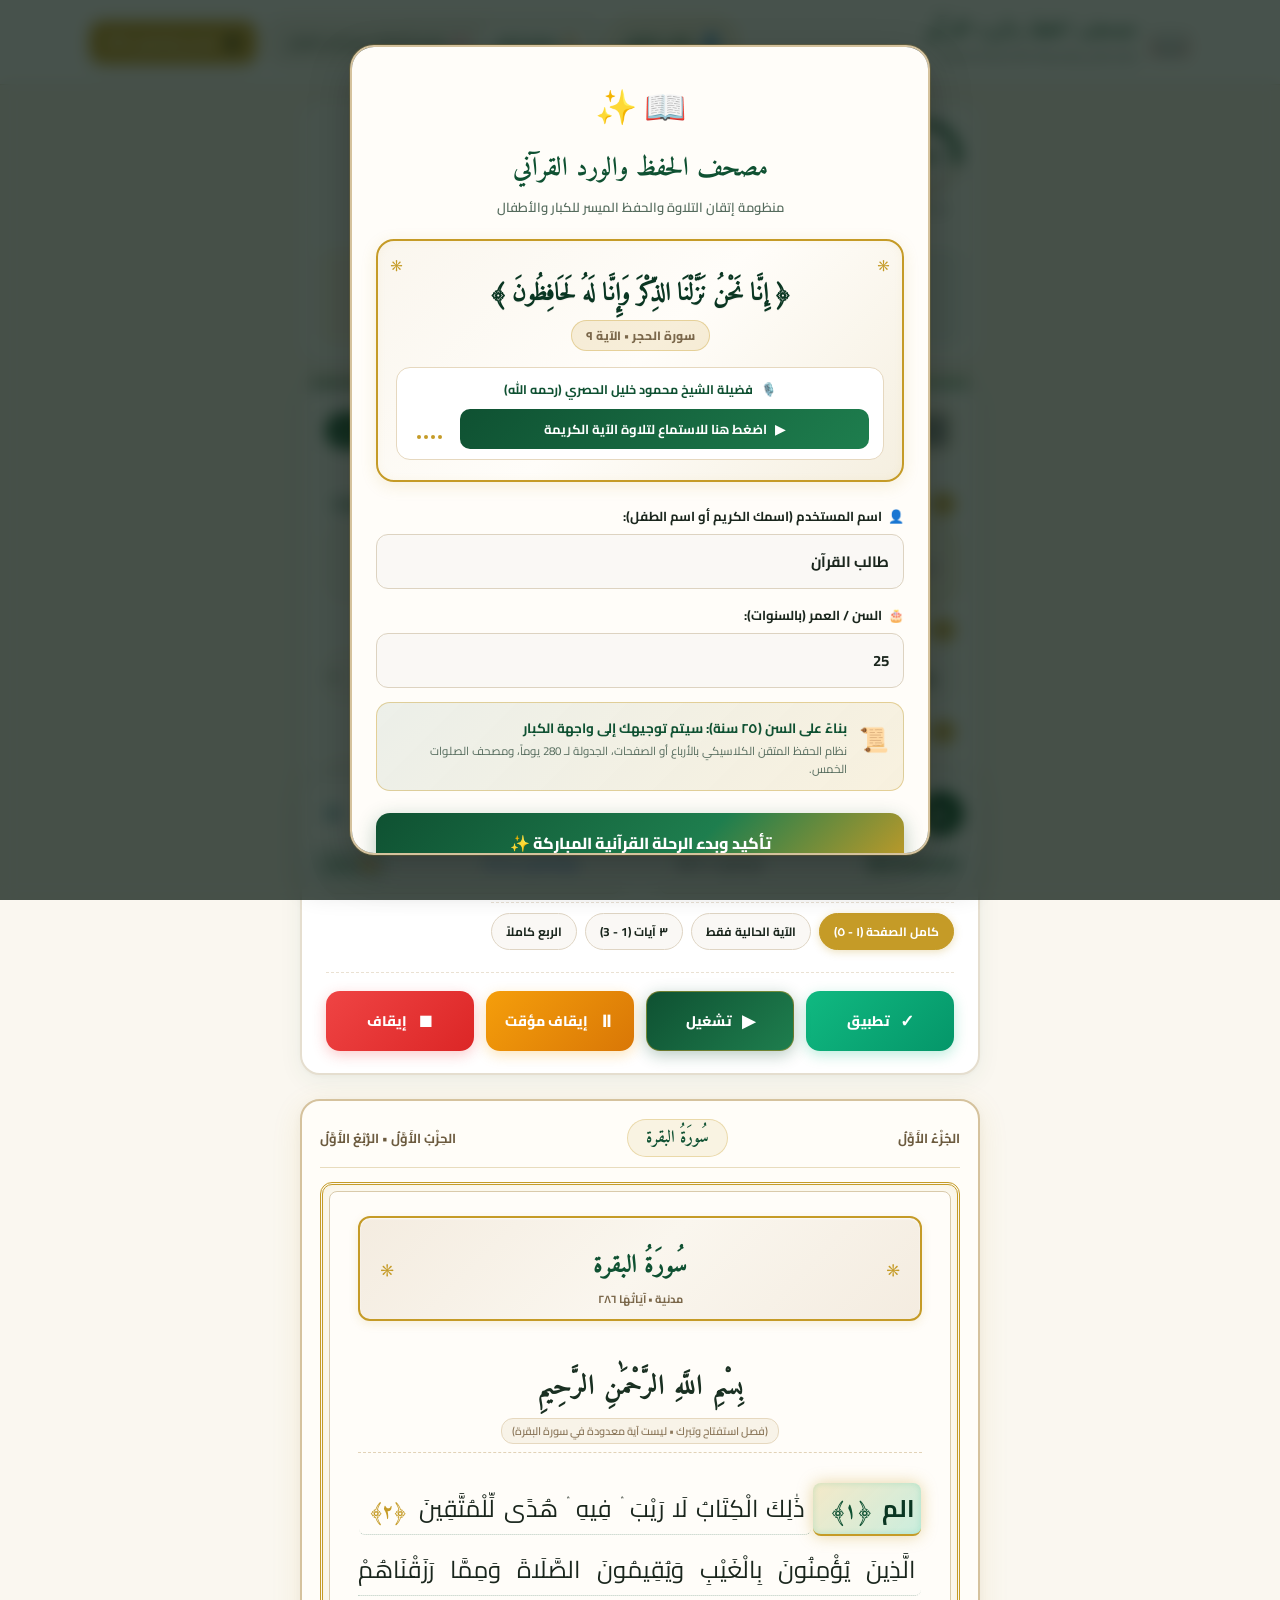
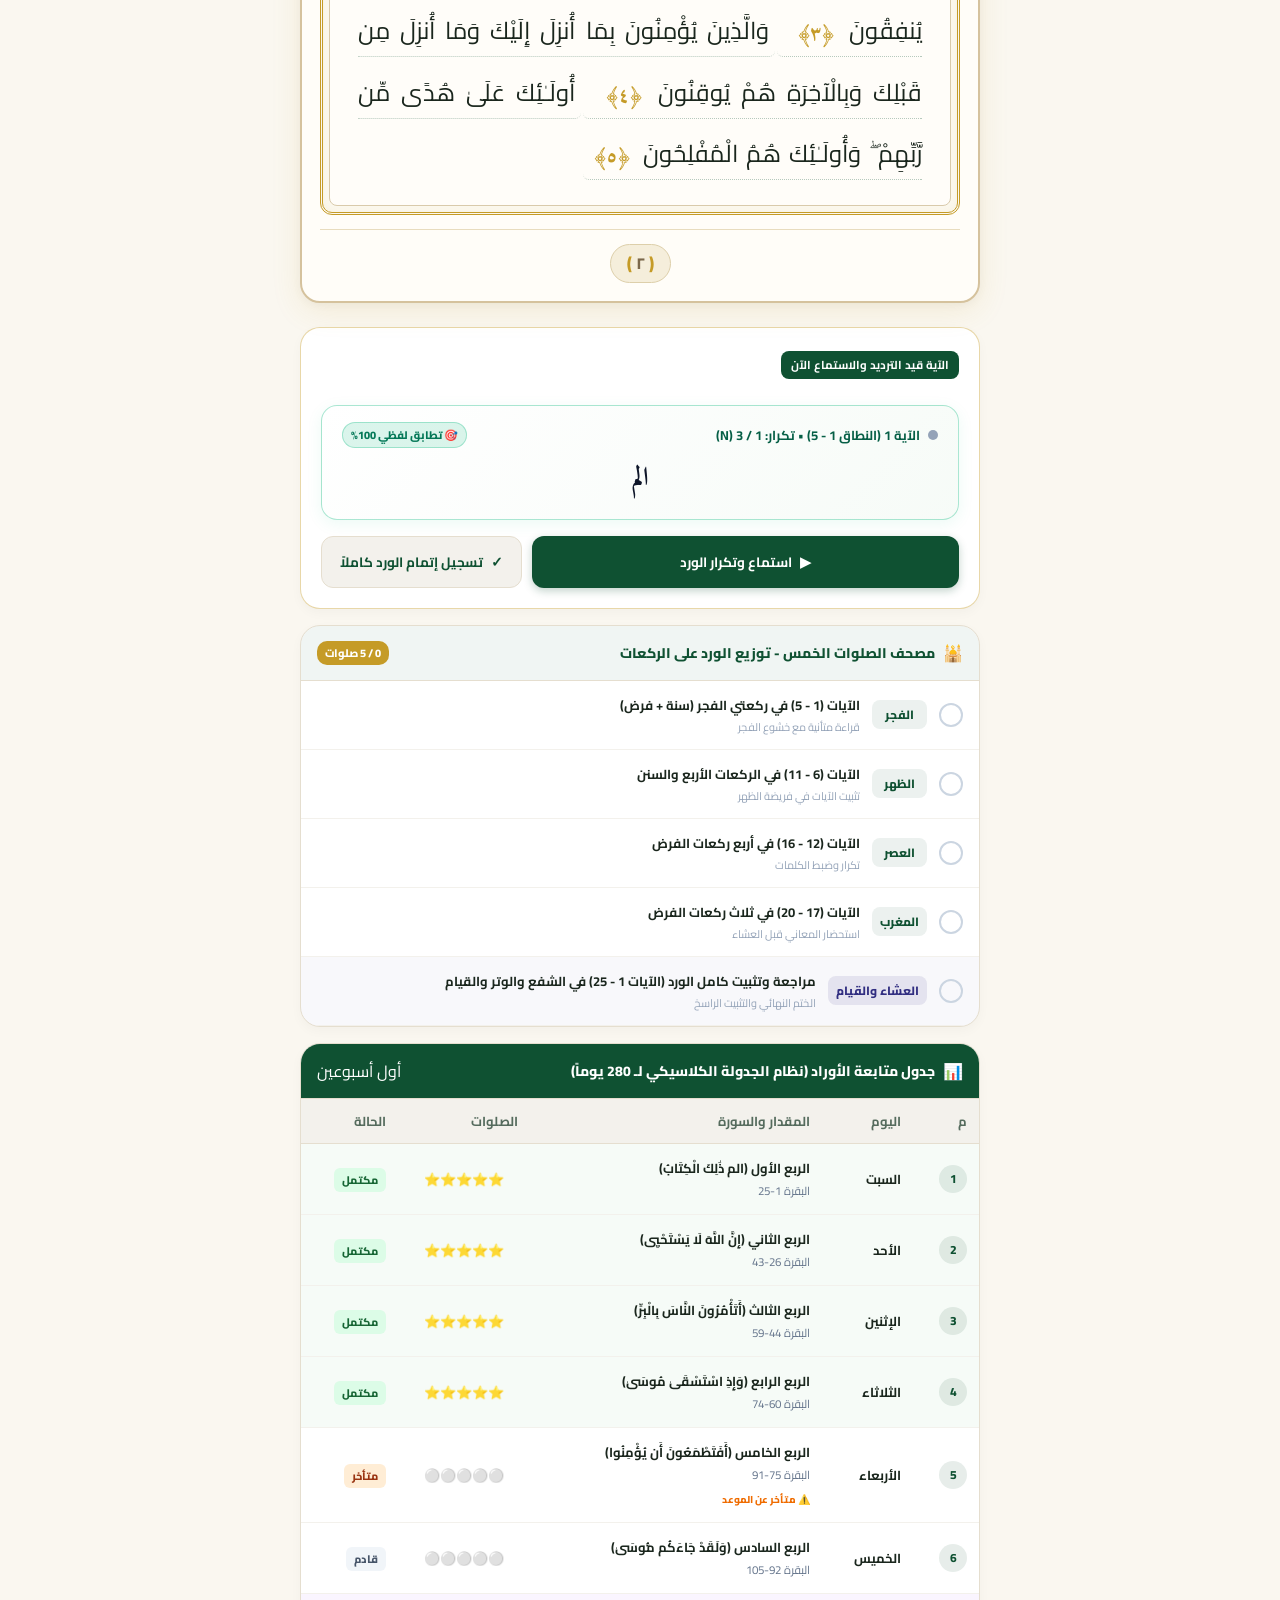
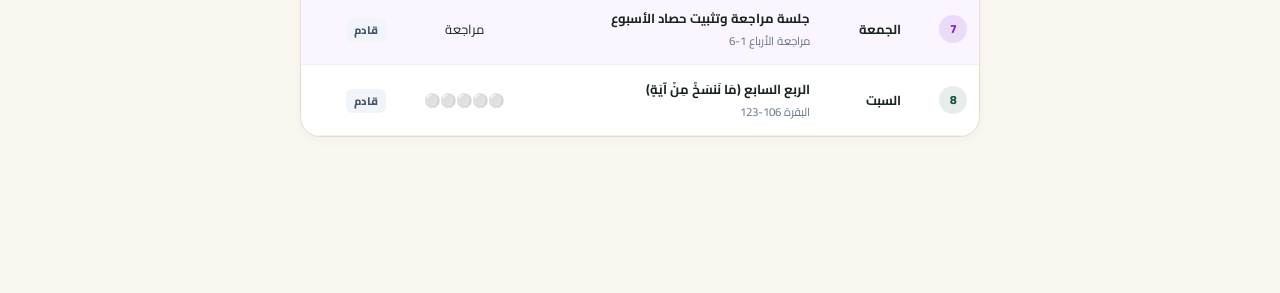
==== commit c851d1e5: "feat: Add startup welcome window with Al-Hijr ayah 9 recitation, age-based mode routing, 6-point mem" ====
--- a/preview/index.html
+++ b/preview/index.html
@@ -24,6 +24,12 @@
 
       <!-- Mode & Profile Switcher Toolbar -->
       <div class="header-actions">
+        <!-- User Profile Indicator & Switcher Button -->
+        <button class="profile-switcher-btn" id="btn-header-profile" onclick="openWelcomeModal(true)" title="الملف التعريفي والسن والاستماع للآية الكريمة">
+          <span class="user-avatar-badge" id="header-user-avatar">👤</span>
+          <span class="user-name-text" id="header-user-name">طالب القرآن</span>
+        </button>
+
         <!-- Dual Mode Switcher -->
         <div class="mode-toggle-group">
           <button id="btn-mode-adult" class="mode-btn active" onclick="switchTheme('adult')">
@@ -92,91 +98,121 @@
           </div>
         </div>
 
-        <!-- ==================== MEMORIZATION SYSTEM SELECTOR (الأرباع vs الصفحات) ==================== -->
-        <div class="system-mode-card">
-          <div class="system-mode-header">
+        <!-- ==================== UNIFIED MEMORIZATION CONFIGURATION CARD (خيارات الحفظ الستة والأزرار الأربعة) ==================== -->
+        <div class="memorization-config-card" id="memorization-config-card">
+          <!-- Card Header -->
+          <div class="config-header">
             <div class="title-with-icon">
-              <span>🎯</span>
-              <h3>نظام وطريقة الحفظ المعتمدة</h3>
-            </div>
-            <span class="system-status-pill" id="system-status-pill">طريقة الصفحات مفعلة</span>
-          </div>
-
-          <div class="system-tabs-row">
-            <button type="button" class="system-tab-btn active" id="tab-system-page" onclick="setMemorizationSystem('page')">
-              <div class="tab-badge-icon">📖</div>
-              <div class="tab-text-wrap">
-                <span class="tab-main-title">طريقة الصفحات (مصحف المدينة)</span>
-                <span class="tab-sub-title">حفظ صفحة بصفحة (604 صفحة)</span>
-              </div>
-            </button>
-            <button type="button" class="system-tab-btn" id="tab-system-rub" onclick="setMemorizationSystem('rub')">
-              <div class="tab-badge-icon">📜</div>
-              <div class="tab-text-wrap">
-                <span class="tab-main-title">طريقة الأرباع (الأحزاب والأرباع)</span>
-                <span class="tab-sub-title">حفظ ربعاً بربع (240 ربعاً)</span>
-              </div>
-            </button>
-          </div>
-        </div>
-
-        <!-- ==================== SURAH & AYAH RANGE CONTROLLER ==================== -->
-        <div class="range-controller-card">
-          <div class="controller-header">
-            <div class="title-with-icon">
-              <span>🎛️</span>
-              <h3>تحديد السورة ونطاق الآيات للحفظ والترديد</h3>
+              <span class="config-badge-icon">🎛️</span>
+              <div>
+                <h3 class="config-title">خيارات الحفظ وتحديد نطاق التلاوة والترديد</h3>
+                <p class="config-subtitle">حدد الطريقة والرواية والشيخ القارئ والسورة والصفحة ونطاق الآيات</p>
+              </div>
             </div>
             <span class="range-indicator-pill" id="range-indicator-pill">سورة البقرة • الآيات (1 - 5)</span>
           </div>
 
-          <div class="controller-controls-grid">
-            <!-- Surah Selector -->
-            <div class="controller-field">
-              <label for="surah-select">
-                <span>📖</span>
-                <span>اختر السورة:</span>
+          <!-- The 6 Numbered Selection Controls Grid -->
+          <div class="config-controls-grid">
+
+            <!-- 1. اختيار الطريقة: طريقة صفحات المصحف المدني أو طريقة الأرباع -->
+            <div class="config-field config-field-wide">
+              <label class="config-field-label">
+                <span class="step-num-pill">1</span>
+                <span>اختيار الطريقة:</span>
+                <span class="system-status-tag" id="system-status-pill">طريقة الصفحات مفعلة</span>
               </label>
-              <select id="surah-select" class="form-select range-select" onchange="onSurahSelectChange()">
+              <div class="system-choice-row">
+                <button type="button" class="system-choice-btn active" id="tab-system-page" onclick="setMemorizationSystem('page')">
+                  <span class="choice-icon">📖</span>
+                  <div class="choice-texts">
+                    <span class="choice-main">طريقة صفحات المصحف المدني</span>
+                    <span class="choice-sub">حفظ صفحة بصفحة (604 صفحات)</span>
+                  </div>
+                </button>
+                <button type="button" class="system-choice-btn" id="tab-system-rub" onclick="setMemorizationSystem('rub')">
+                  <span class="choice-icon">📜</span>
+                  <div class="choice-texts">
+                    <span class="choice-main">طريقة الأرباع والأحزاب</span>
+                    <span class="choice-sub">حفظ ربعاً بربع (240 ربعاً)</span>
+                  </div>
+                </button>
+              </div>
+            </div>
+
+            <!-- 2. اختيار الرواية -->
+            <div class="config-field">
+              <label for="riwayah-select" class="config-field-label">
+                <span class="step-num-pill">2</span>
+                <span>اختيار الرواية / القراءة:</span>
+              </label>
+              <select id="riwayah-select" class="form-select config-select" onchange="onRiwayahChange()">
+                <option value="hafs" selected>رواية حفص عن عاصم (الكوفي)</option>
+                <option value="qaloon">رواية قالون عن نافع (المدني)</option>
+                <option value="warsh">رواية ورش عن نافع (المدني)</option>
+                <option value="hamzah">قراءة حمزة - خلف عن حمزة</option>
+                <option value="kisai">قراءة الكسائي - الدوري وأبو الحارث</option>
+                <option value="soosi">قراءة أبي عمرو - السوسي بالإدغام</option>
+              </select>
+            </div>
+
+            <!-- 3. اختيار الشيخ القارئ -->
+            <div class="config-field">
+              <label for="reciter-select" class="config-field-label">
+                <span class="step-num-pill">3</span>
+                <span id="reciter-select-label">اختيار الشيخ القارئ:</span>
+              </label>
+              <select id="reciter-select" class="form-select config-select" onchange="onReciterChange()">
                 <!-- Populated dynamically via JS -->
               </select>
             </div>
 
-            <!-- Page Selector (Visible in Page Mode) -->
-            <div class="controller-field" id="page-selector-group">
-              <label for="page-select">
-                <span>📄</span>
-                <span>صفحة المصحف المدني:</span>
+            <!-- 4. اختيار السورة -->
+            <div class="config-field">
+              <label for="surah-select" class="config-field-label">
+                <span class="step-num-pill">4</span>
+                <span>اختيار السورة الكريمة:</span>
+              </label>
+              <select id="surah-select" class="form-select config-select" onchange="onSurahSelectChange()">
+                <!-- Populated dynamically via JS -->
+              </select>
+            </div>
+
+            <!-- 5. اختيار الصفحة (في طريقة الصفحات) -->
+            <div class="config-field" id="page-selector-group">
+              <label for="page-select" class="config-field-label">
+                <span class="step-num-pill">5</span>
+                <span>اختيار صفحة المصحف (1 - 604):</span>
               </label>
               <div class="stepper-wrap">
                 <button type="button" class="step-btn" onclick="stepMushafPage(-1)" title="الصفحة السابقة">◀</button>
-                <select id="page-select" class="form-select range-select" onchange="onPageSelectChange()">
+                <select id="page-select" class="form-select config-select" onchange="onPageSelectChange()">
                   <!-- Populated dynamically via JS -->
                 </select>
                 <button type="button" class="step-btn" onclick="stepMushafPage(1)" title="الصفحة التالية">▶</button>
               </div>
             </div>
 
-            <!-- Rub' Selector (Visible in Rub Mode) -->
-            <div class="controller-field" id="rub-selector-group" style="display: none;">
-              <label for="rub-select">
-                <span>📜</span>
-                <span>الربع من الحزب:</span>
+            <!-- 5 (بديل). اختيار الربع (في طريقة الأرباع) -->
+            <div class="config-field" id="rub-selector-group" style="display: none;">
+              <label for="rub-select" class="config-field-label">
+                <span class="step-num-pill">5</span>
+                <span>اختيار الربع من الحزب (1 - 240):</span>
               </label>
               <div class="stepper-wrap">
                 <button type="button" class="step-btn" onclick="stepRubQuarter(-1)" title="الربع السابق">◀</button>
-                <select id="rub-select" class="form-select range-select" onchange="onRubSelectChange()">
+                <select id="rub-select" class="form-select config-select" onchange="onRubSelectChange()">
                   <!-- Populated dynamically via JS -->
                 </select>
                 <button type="button" class="step-btn" onclick="stepRubQuarter(1)" title="الربع التالي">▶</button>
               </div>
             </div>
 
-            <!-- Ayah Range (From - To) -->
-            <div class="controller-field range-span-field">
-              <label>
-                <span>🔢</span>
-                <span>نطاق الآيات المراد تلاوتها وترديدها:</span>
+            <!-- 6. تحديد نطاق الآيات المراد تلاوتها وترديدها -->
+            <div class="config-field config-field-wide">
+              <label class="config-field-label">
+                <span class="step-num-pill">6</span>
+                <span>تحديد نطاق الآيات المراد تلاوتها وترديدها:</span>
               </label>
               <div class="range-inputs-container">
                 <div class="num-box">
@@ -188,21 +224,43 @@
                   <span class="box-label">إلى آية:</span>
                   <input type="number" id="input-range-to" class="range-input" min="1" max="286" value="5" onchange="onManualRangeChange()">
                 </div>
-                <button type="button" class="apply-range-button" onclick="applyCustomRange()">
-                  <span>تطبيق النطاق</span>
-                  <span>✓</span>
-                </button>
-              </div>
-            </div>
-          </div>
-
-          <!-- Quick Range Presets Chips -->
-          <div class="quick-presets-chips">
-            <span class="chips-title">نطاقات سريعة:</span>
-            <button type="button" class="range-chip active" id="chip-full-page" onclick="setRangePreset('page')">كامل الصفحة (1 - 5)</button>
-            <button type="button" class="range-chip" id="chip-single-ayah" onclick="setRangePreset('single')">الآية الحالية فقط</button>
-            <button type="button" class="range-chip" id="chip-three-ayahs" onclick="setRangePreset('three')">٣ آيات (1 - 3)</button>
-            <button type="button" class="range-chip" id="chip-rub-portion" onclick="setRangePreset('rub')">الربع كاملاً (1 - 25)</button>
+                <!-- Quick range presets chips -->
+                <div class="quick-presets-chips">
+                  <button type="button" class="range-chip active" id="chip-full-page" onclick="setRangePreset('page')">كامل الصفحة (1 - 5)</button>
+                  <button type="button" class="range-chip" id="chip-single-ayah" onclick="setRangePreset('single')">الآية الحالية فقط</button>
+                  <button type="button" class="range-chip" id="chip-three-ayahs" onclick="setRangePreset('three')">٣ آيات (1 - 3)</button>
+                  <button type="button" class="range-chip" id="chip-rub-portion" onclick="setRangePreset('rub')">الربع كاملاً</button>
+                </div>
+              </div>
+            </div>
+
+          </div>
+
+          <!-- ==================== THE 4 ACTION BUTTONS (تطبيق • تشغيل • إيقاف مؤقت • إيقاف) ==================== -->
+          <div class="memorization-actions-toolbar">
+            <!-- 1. زر تطبيق (Apply) -->
+            <button type="button" class="mem-action-btn btn-action-apply" id="btn-mem-apply" onclick="applyCustomRange(true)" title="تطبيق خيارات الحفظ وتحديث المشغل والقراءة لحظياً">
+              <span class="action-icon">✓</span>
+              <span class="action-label">تطبيق</span>
+            </button>
+
+            <!-- 2. زر تشغيل (Play) -->
+            <button type="button" class="mem-action-btn btn-action-play" id="btn-mem-play" onclick="playCurrentMemorizationRange()" title="تشغيل تلاوة النطاق المحدد فوراً">
+              <span class="action-icon">▶</span>
+              <span class="action-label">تشغيل</span>
+            </button>
+
+            <!-- 3. زر إيقاف مؤقت (Pause) -->
+            <button type="button" class="mem-action-btn btn-action-pause" id="btn-mem-pause" onclick="pauseCurrentMemorizationAudio()" title="إيقاف مؤقت للتلاوة الحالية">
+              <span class="action-icon">⏸</span>
+              <span class="action-label">إيقاف مؤقت</span>
+            </button>
+
+            <!-- 4. زر إيقاف (Stop) -->
+            <button type="button" class="mem-action-btn btn-action-stop" id="btn-mem-stop" onclick="stopCurrentMemorizationAudio()" title="إيقاف التلاوة تماماً وإعادة المؤشر لبداية النطاق">
+              <span class="action-icon">⏹</span>
+              <span class="action-label">إيقاف</span>
+            </button>
           </div>
         </div>
 
@@ -804,8 +862,91 @@
     </div>
   </div>
 
+  <!-- 6. User Welcome & Profile Setup Modal (نافذة البداية الأولى مع تلاوة سورة الحجر آية 9) -->
+  <div id="modal-welcome-setup" class="modal-overlay welcome-modal-overlay" onclick="closeModals(event)">
+    <div class="modal-card welcome-modal-card">
+      <div class="welcome-header">
+        <div class="welcome-decor-crest">📖 ✨</div>
+        <h2 class="welcome-title">مصحف الحفظ والورد القرآني</h2>
+        <p class="welcome-subtitle">منظومة إتقان التلاوة والحفظ الميسر للكبار والأطفال</p>
+      </div>
+
+      <!-- Sacred Verse Box: Surah Al-Hijr Ayah 9 -->
+      <div class="sacred-verse-box">
+        <div class="verse-corner top-right">۞</div>
+        <div class="verse-corner top-left">۞</div>
+        <div class="verse-calligraphy-wrap">
+          <p class="verse-arabic-calligraphy">
+            ﴿ إِنَّا نَحْنُ نَزَّلْنَا الذِّكْرَ وَإِنَّا لَهُ لَحَافِظُونَ ﴾
+          </p>
+          <div class="verse-citation">
+            <span class="citation-pill">سورة الحجر • الآية ٩</span>
+          </div>
+        </div>
+
+        <!-- Recitation Player Bar (الشيخ محمود خليل الحصري) -->
+        <div class="intro-audio-bar">
+          <div class="reciter-tag">
+            <span class="sheikh-avatar">🎙️</span>
+            <span class="sheikh-name">فضيلة الشيخ محمود خليل الحصري (رحمه الله)</span>
+          </div>
+          <div class="audio-controls-row">
+            <button type="button" class="intro-play-toggle-btn" id="btn-intro-audio-toggle" onclick="toggleIntroAudio()">
+              <span id="intro-audio-icon">▶</span>
+              <span id="intro-audio-status">استمع لتلاوة الآية الكريمة</span>
+            </button>
+            <div class="eq-visualizer" id="eq-visualizer">
+              <span class="eq-bar bar1"></span>
+              <span class="eq-bar bar2"></span>
+              <span class="eq-bar bar3"></span>
+              <span class="eq-bar bar4"></span>
+            </div>
+          </div>
+        </div>
+      </div>
+
+      <!-- User Profile Input Form -->
+      <div class="welcome-form">
+        <div class="welcome-field">
+          <label for="welcome-user-name" class="welcome-label">
+            <span>👤</span>
+            <span>اسم المستخدم (اسمك الكريم أو اسم الطفل):</span>
+          </label>
+          <input type="text" id="welcome-user-name" class="welcome-input" placeholder="اكتب اسمك الكريم هنا..." value="طالب القرآن">
+        </div>
+
+        <div class="welcome-field">
+          <label for="welcome-user-age" class="welcome-label">
+            <span>🎂</span>
+            <span>السن / العمر (بالسنوات):</span>
+          </label>
+          <input type="number" id="welcome-user-age" class="welcome-input" min="3" max="120" value="25" oninput="onWelcomeAgeInput()" placeholder="أدخل العمر...">
+        </div>
+
+        <!-- Smart Routing Dynamic Badge -->
+        <div class="mode-routing-badge adult" id="mode-routing-badge">
+          <div class="routing-icon" id="routing-icon">📜</div>
+          <div class="routing-info">
+            <strong id="routing-title">بناءً على السن (١٥ سنة فما فوق): واجهة الكبار</strong>
+            <p id="routing-desc">نظام الحفظ المتقن الكلاسيكي بالأرباع أو الصفحات، الجدولة لـ 280 يوماً، ومصحف الصلوات الخمس.</p>
+          </div>
+        </div>
+      </div>
+
+      <!-- Action Button -->
+      <div class="welcome-actions">
+        <button type="button" class="btn-start-app" onclick="confirmWelcomeSetup()">
+          <span>تأكيد وبدء الرحلة القرآنية المباركة ✨</span>
+        </button>
+      </div>
+    </div>
+  </div>
+
   <!-- Audio Element for EveryAyah CDN -->
   <audio id="quran-audio" preload="auto"></audio>
+
+  <!-- Audio Element for Startup Sacred Verse (Husary Al-Hijr Ayah 9) -->
+  <audio id="intro-verse-audio" src="/audio/husary_15_9.mp3" preload="auto"></audio>
 
   <script src="app.js"></script>
 </body>
--- a/preview/style.css
+++ b/preview/style.css
@@ -2383,4 +2383,619 @@
   }
 }
 
-
+/* =========================================================================
+   USER PROFILE SWITCHER & BADGE (HEADER)
+   ========================================================================= */
+.profile-switcher-btn {
+  display: flex;
+  align-items: center;
+  gap: 8px;
+  background: linear-gradient(135deg, #FAF7F0, #F3ECE0);
+  border: 1.5px solid var(--gold-accent);
+  color: var(--emerald-primary);
+  padding: 6px 14px;
+  border-radius: 20px;
+  font-size: 13px;
+  font-weight: 800;
+  cursor: pointer;
+  transition: all 0.25s ease;
+  box-shadow: 0 2px 6px rgba(197, 155, 39, 0.15);
+}
+
+.profile-switcher-btn:hover {
+  background: var(--gold-accent);
+  color: #FFFFFF;
+  transform: translateY(-1px);
+  box-shadow: 0 4px 12px rgba(197, 155, 39, 0.3);
+}
+
+.user-avatar-badge {
+  font-size: 16px;
+}
+
+/* =========================================================================
+   UNIFIED MEMORIZATION CONFIGURATION CARD (خيارات الحفظ وضبط التلاوة)
+   ========================================================================= */
+.memorization-config-card {
+  background: #FFFFFF;
+  border: 2px solid #E5DECF;
+  border-radius: 20px;
+  padding: 22px 24px;
+  margin-bottom: 24px;
+  box-shadow: 0 6px 24px rgba(15, 81, 50, 0.06), 0 1px 4px rgba(0, 0, 0, 0.03);
+  position: relative;
+  overflow: hidden;
+}
+
+.memorization-config-card::before {
+  content: '';
+  position: absolute;
+  top: 0;
+  right: 0;
+  left: 0;
+  height: 4px;
+  background: linear-gradient(90deg, var(--emerald-primary), var(--gold-accent), var(--emerald-light));
+}
+
+.config-header {
+  display: flex;
+  justify-content: space-between;
+  align-items: center;
+  margin-bottom: 20px;
+  flex-wrap: wrap;
+  gap: 12px;
+  border-bottom: 1px solid #F0EAE1;
+  padding-bottom: 14px;
+}
+
+.config-badge-icon {
+  font-size: 30px;
+  width: 46px;
+  height: 46px;
+  border-radius: 12px;
+  background: #FDF9EE;
+  border: 1px solid rgba(197, 155, 39, 0.3);
+  display: flex;
+  align-items: center;
+  justify-content: center;
+  flex-shrink: 0;
+}
+
+.config-title {
+  font-size: 17px;
+  font-weight: 800;
+  color: var(--emerald-primary);
+  margin-bottom: 3px;
+}
+
+.config-subtitle {
+  font-size: 12px;
+  color: var(--text-secondary);
+  font-weight: 600;
+}
+
+/* 6 Controls Grid */
+.config-controls-grid {
+  display: grid;
+  grid-template-columns: repeat(auto-fit, minmax(260px, 1fr));
+  gap: 16px;
+  margin-bottom: 22px;
+}
+
+.config-field {
+  display: flex;
+  flex-direction: column;
+  gap: 8px;
+}
+
+.config-field-wide {
+  grid-column: 1 / -1;
+}
+
+.config-field-label {
+  font-weight: 700;
+  font-size: 13.5px;
+  color: var(--text-primary);
+  display: flex;
+  align-items: center;
+  gap: 8px;
+}
+
+.step-num-pill {
+  width: 22px;
+  height: 22px;
+  border-radius: 50%;
+  background: var(--gold-accent);
+  color: #FFFFFF;
+  font-size: 12px;
+  font-weight: 900;
+  display: inline-flex;
+  align-items: center;
+  justify-content: center;
+  box-shadow: 0 2px 4px rgba(197, 155, 39, 0.3);
+  flex-shrink: 0;
+}
+
+.system-status-tag {
+  font-size: 11px;
+  font-weight: 700;
+  color: var(--emerald-primary);
+  background: rgba(15, 81, 50, 0.08);
+  padding: 2px 10px;
+  border-radius: 12px;
+  margin-right: auto;
+}
+
+/* 1. System Choice Toggle Buttons */
+.system-choice-row {
+  display: grid;
+  grid-template-columns: 1fr 1fr;
+  gap: 12px;
+}
+
+@media (max-width: 600px) {
+  .system-choice-row {
+    grid-template-columns: 1fr;
+  }
+}
+
+.system-choice-btn {
+  display: flex;
+  align-items: center;
+  gap: 12px;
+  padding: 12px 16px;
+  background: #FAF8F5;
+  border: 1.5px solid #E2D9C8;
+  border-radius: 14px;
+  cursor: pointer;
+  transition: all 0.25s ease;
+  text-align: right;
+}
+
+.system-choice-btn:hover {
+  background: #FFFFFF;
+  border-color: var(--gold-accent);
+  transform: translateY(-1px);
+}
+
+.system-choice-btn.active {
+  background: linear-gradient(135deg, rgba(15, 81, 50, 0.07), rgba(197, 155, 39, 0.12));
+  border-color: var(--gold-accent);
+  box-shadow: 0 4px 14px rgba(197, 155, 39, 0.18);
+}
+
+.choice-icon {
+  font-size: 26px;
+}
+
+.choice-texts {
+  display: flex;
+  flex-direction: column;
+  gap: 2px;
+}
+
+.choice-main {
+  font-size: 14px;
+  font-weight: 800;
+  color: var(--text-primary);
+}
+
+.system-choice-btn.active .choice-main {
+  color: var(--emerald-primary);
+}
+
+.choice-sub {
+  font-size: 11.5px;
+  color: var(--text-secondary);
+}
+
+.config-select {
+  padding: 11px 14px;
+  font-size: 13.5px;
+  font-weight: 700;
+  border: 1.5px solid #DDD3C1;
+  border-radius: 12px;
+  background-color: #FAF8F5;
+  color: var(--text-primary);
+  outline: none;
+  transition: all 0.2s;
+  cursor: pointer;
+}
+
+.config-select:focus {
+  border-color: var(--gold-accent);
+  background-color: #FFFFFF;
+  box-shadow: 0 0 0 3px rgba(197, 155, 39, 0.18);
+}
+
+/* =========================================================================
+   THE 4 CONTROL BUTTONS (تطبيق • تشغيل • إيقاف مؤقت • إيقاف)
+   ========================================================================= */
+.memorization-actions-toolbar {
+  display: grid;
+  grid-template-columns: repeat(4, 1fr);
+  gap: 12px;
+  padding-top: 18px;
+  border-top: 1.5px dashed #EAE1D2;
+}
+
+@media (max-width: 650px) {
+  .memorization-actions-toolbar {
+    grid-template-columns: repeat(2, 1fr);
+  }
+}
+
+.mem-action-btn {
+  display: flex;
+  align-items: center;
+  justify-content: center;
+  gap: 10px;
+  padding: 13px 18px;
+  border-radius: 14px;
+  font-size: 14px;
+  font-weight: 800;
+  cursor: pointer;
+  transition: all 0.25s cubic-bezier(0.16, 1, 0.3, 1);
+  border: none;
+  box-shadow: 0 3px 10px rgba(0, 0, 0, 0.08);
+}
+
+.mem-action-btn:hover {
+  transform: translateY(-2px);
+  filter: brightness(1.08);
+}
+
+.mem-action-btn:active {
+  transform: translateY(1px);
+}
+
+.action-icon {
+  font-size: 17px;
+}
+
+/* 1. زر تطبيق (Apply) */
+.btn-action-apply {
+  background: linear-gradient(135deg, #10B981, #059669);
+  color: #FFFFFF;
+  box-shadow: 0 4px 14px rgba(16, 185, 129, 0.28);
+}
+
+.btn-action-apply:hover {
+  box-shadow: 0 6px 18px rgba(16, 185, 129, 0.4);
+}
+
+/* 2. زر تشغيل (Play) */
+.btn-action-play {
+  background: linear-gradient(135deg, #0F5132, #1E7E4E);
+  color: #FFFFFF;
+  border: 1px solid rgba(197, 155, 39, 0.5);
+  box-shadow: 0 4px 16px rgba(15, 81, 50, 0.3);
+}
+
+.btn-action-play:hover {
+  box-shadow: 0 6px 22px rgba(15, 81, 50, 0.45);
+}
+
+/* 3. زر إيقاف مؤقت (Pause) */
+.btn-action-pause {
+  background: linear-gradient(135deg, #F59E0B, #D97706);
+  color: #FFFFFF;
+  box-shadow: 0 4px 14px rgba(245, 158, 11, 0.28);
+}
+
+.btn-action-pause:hover {
+  box-shadow: 0 6px 18px rgba(245, 158, 11, 0.4);
+}
+
+/* 4. زر إيقاف (Stop) */
+.btn-action-stop {
+  background: linear-gradient(135deg, #EF4444, #DC2626);
+  color: #FFFFFF;
+  box-shadow: 0 4px 14px rgba(239, 68, 68, 0.28);
+}
+
+.btn-action-stop:hover {
+  box-shadow: 0 6px 18px rgba(239, 68, 68, 0.4);
+}
+
+/* =========================================================================
+   USER WELCOME & PROFILE SETUP MODAL (نافذة البداية الأولى)
+   ========================================================================= */
+.welcome-modal-overlay {
+  background: rgba(10, 25, 17, 0.75);
+  backdrop-filter: blur(8px);
+  -webkit-backdrop-filter: blur(8px);
+  z-index: 100;
+  display: none;
+}
+
+.welcome-modal-overlay.open {
+  display: flex !important;
+}
+
+.welcome-modal-card {
+  max-width: 580px;
+  background: #FFFDF9;
+  border: 2px solid #D5C29D;
+  border-radius: 24px;
+  padding: 28px 24px;
+  box-shadow: 0 16px 40px rgba(0, 0, 0, 0.25), 0 0 0 1px rgba(197, 155, 39, 0.2);
+  text-align: center;
+}
+
+.welcome-header {
+  margin-bottom: 20px;
+}
+
+.welcome-decor-crest {
+  font-size: 34px;
+  margin-bottom: 8px;
+}
+
+.welcome-title {
+  font-family: 'Amiri', serif;
+  font-size: 26px;
+  font-weight: 800;
+  color: var(--emerald-primary);
+  margin-bottom: 4px;
+}
+
+.welcome-subtitle {
+  font-size: 13px;
+  color: var(--text-secondary);
+  font-weight: 600;
+}
+
+/* Sacred Verse Box (Al-Hijr 9) */
+.sacred-verse-box {
+  background: linear-gradient(135deg, #FAF6EE 0%, #FFFDF9 50%, #F5EFE0 100%);
+  border: 2px solid #C59B27;
+  border-radius: 18px;
+  padding: 20px 18px;
+  margin-bottom: 22px;
+  box-shadow: 0 4px 16px rgba(197, 155, 39, 0.15), inset 0 0 10px rgba(197, 155, 39, 0.06);
+  position: relative;
+}
+
+.verse-corner {
+  position: absolute;
+  top: 6px;
+  color: var(--gold-accent);
+  font-size: 20px;
+  font-family: 'Amiri', serif;
+}
+
+.verse-corner.top-right {
+  right: 12px;
+}
+
+.verse-corner.top-left {
+  left: 12px;
+}
+
+.verse-calligraphy-wrap {
+  margin-bottom: 16px;
+}
+
+.verse-arabic-calligraphy {
+  font-family: 'Amiri Quran', 'Amiri', serif;
+  font-size: 24px;
+  font-weight: 700;
+  color: #0A3622;
+  line-height: 2.1;
+  direction: rtl;
+  margin-bottom: 8px;
+  text-shadow: 0 1px 1px rgba(0, 0, 0, 0.05);
+}
+
+.citation-pill {
+  display: inline-block;
+  background: rgba(197, 155, 39, 0.15);
+  color: #7B684B;
+  border: 1px solid rgba(197, 155, 39, 0.35);
+  padding: 3px 14px;
+  border-radius: 16px;
+  font-size: 12px;
+  font-weight: 800;
+}
+
+/* Intro Audio Player Bar */
+.intro-audio-bar {
+  background: #FFFFFF;
+  border: 1px solid #E6D8BF;
+  border-radius: 14px;
+  padding: 10px 14px;
+  display: flex;
+  flex-direction: column;
+  gap: 8px;
+}
+
+.reciter-tag {
+  display: flex;
+  align-items: center;
+  justify-content: center;
+  gap: 8px;
+  font-size: 12.5px;
+  font-weight: 700;
+  color: var(--emerald-primary);
+}
+
+.audio-controls-row {
+  display: flex;
+  align-items: center;
+  justify-content: space-between;
+  gap: 12px;
+}
+
+.intro-play-toggle-btn {
+  flex: 1;
+  display: flex;
+  align-items: center;
+  justify-content: center;
+  gap: 8px;
+  background: linear-gradient(135deg, var(--emerald-primary), var(--emerald-light));
+  color: #FFFFFF;
+  border: none;
+  border-radius: 10px;
+  padding: 8px 14px;
+  font-size: 13px;
+  font-weight: 700;
+  cursor: pointer;
+  transition: all 0.2s;
+}
+
+.intro-play-toggle-btn:hover {
+  background: var(--emerald-light);
+  transform: translateY(-1px);
+}
+
+/* Equalizer Bars Animation */
+.eq-visualizer {
+  display: flex;
+  align-items: flex-end;
+  gap: 3px;
+  height: 20px;
+  padding: 0 6px;
+}
+
+.eq-bar {
+  width: 4px;
+  background: var(--gold-accent);
+  border-radius: 2px;
+  height: 4px;
+  transition: height 0.2s ease;
+}
+
+.eq-visualizer.active .bar1 {
+  animation: eqBounce 0.6s infinite ease-in-out alternate;
+}
+
+.eq-visualizer.active .bar2 {
+  animation: eqBounce 0.8s 0.2s infinite ease-in-out alternate;
+}
+
+.eq-visualizer.active .bar3 {
+  animation: eqBounce 0.5s 0.4s infinite ease-in-out alternate;
+}
+
+.eq-visualizer.active .bar4 {
+  animation: eqBounce 0.7s 0.1s infinite ease-in-out alternate;
+}
+
+@keyframes eqBounce {
+  0% { height: 4px; }
+  100% { height: 18px; }
+}
+
+/* Welcome Form */
+.welcome-form {
+  display: flex;
+  flex-direction: column;
+  gap: 14px;
+  margin-bottom: 22px;
+  text-align: right;
+}
+
+.welcome-field {
+  display: flex;
+  flex-direction: column;
+  gap: 6px;
+}
+
+.welcome-label {
+  font-size: 13px;
+  font-weight: 700;
+  color: var(--text-primary);
+  display: flex;
+  align-items: center;
+  gap: 6px;
+}
+
+.welcome-input {
+  width: 100%;
+  padding: 12px 14px;
+  border: 1.5px solid #DDD3C1;
+  border-radius: 12px;
+  font-size: 15px;
+  font-weight: 700;
+  color: var(--text-primary);
+  background: #FAF8F5;
+  outline: none;
+  transition: all 0.2s;
+}
+
+.welcome-input:focus {
+  border-color: var(--gold-accent);
+  background: #FFFFFF;
+  box-shadow: 0 0 0 3px rgba(197, 155, 39, 0.18);
+}
+
+/* Mode Routing Dynamic Badge */
+.mode-routing-badge {
+  display: flex;
+  align-items: flex-start;
+  gap: 12px;
+  padding: 12px 14px;
+  border-radius: 14px;
+  transition: all 0.3s ease;
+}
+
+.mode-routing-badge.adult {
+  background: linear-gradient(135deg, rgba(15, 81, 50, 0.08), rgba(197, 155, 39, 0.12));
+  border: 1.5px solid rgba(197, 155, 39, 0.4);
+}
+
+.mode-routing-badge.kids {
+  background: linear-gradient(135deg, rgba(123, 44, 191, 0.08), rgba(255, 93, 143, 0.12));
+  border: 1.5px solid rgba(123, 44, 191, 0.35);
+}
+
+.routing-icon {
+  font-size: 24px;
+  flex-shrink: 0;
+  margin-top: 2px;
+}
+
+.routing-info {
+  display: flex;
+  flex-direction: column;
+  gap: 2px;
+}
+
+.routing-info strong {
+  font-size: 13.5px;
+  color: var(--emerald-primary);
+}
+
+.mode-routing-badge.kids .routing-info strong {
+  color: var(--kids-purple);
+}
+
+.routing-info p {
+  font-size: 11.5px;
+  color: var(--text-secondary);
+  line-height: 1.5;
+}
+
+/* Start Button */
+.btn-start-app {
+  width: 100%;
+  padding: 15px 20px;
+  border-radius: 14px;
+  background: linear-gradient(135deg, #0F5132, #1E7E4E 60%, #C59B27 100%);
+  color: #FFFFFF;
+  border: none;
+  font-size: 16px;
+  font-weight: 800;
+  cursor: pointer;
+  box-shadow: 0 6px 20px rgba(15, 81, 50, 0.3);
+  transition: all 0.25s ease;
+}
+
+.btn-start-app:hover {
+  transform: translateY(-2px);
+  box-shadow: 0 8px 26px rgba(15, 81, 50, 0.45);
+  filter: brightness(1.06);
+}
+
+
